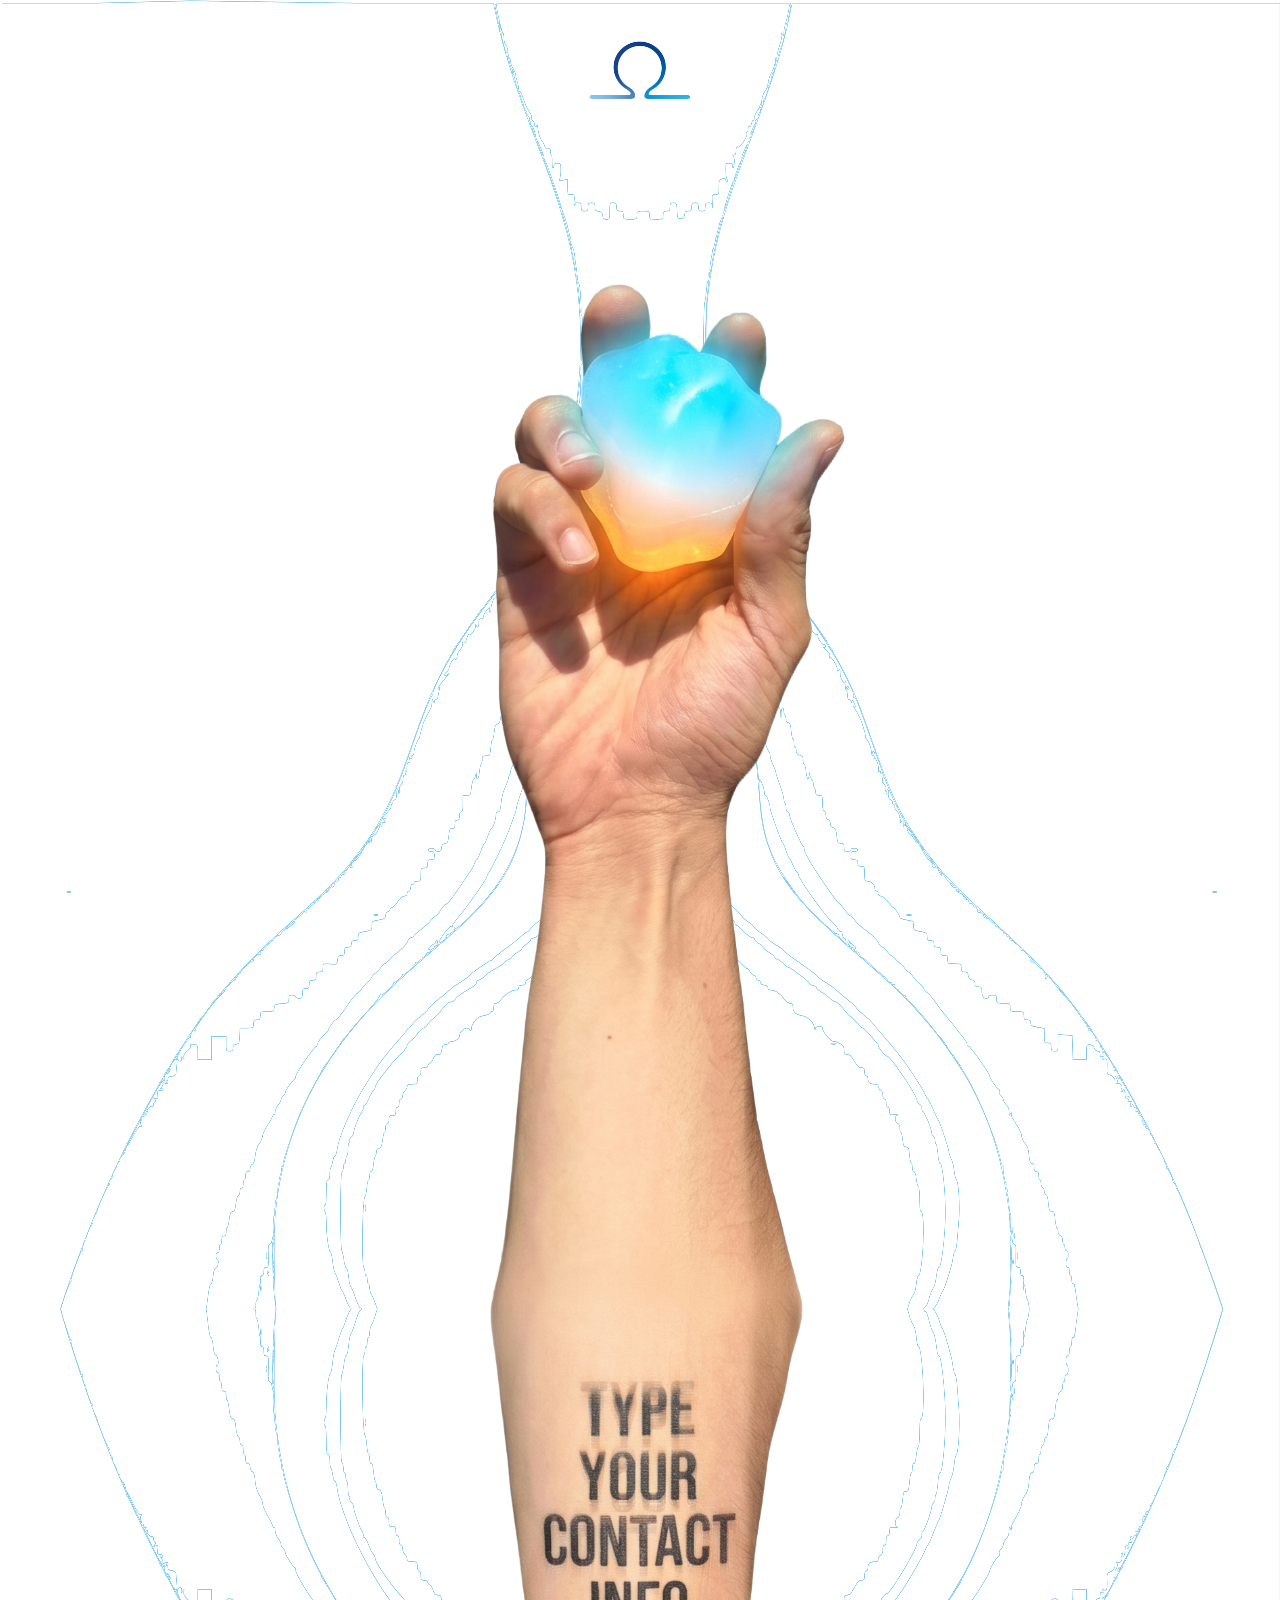
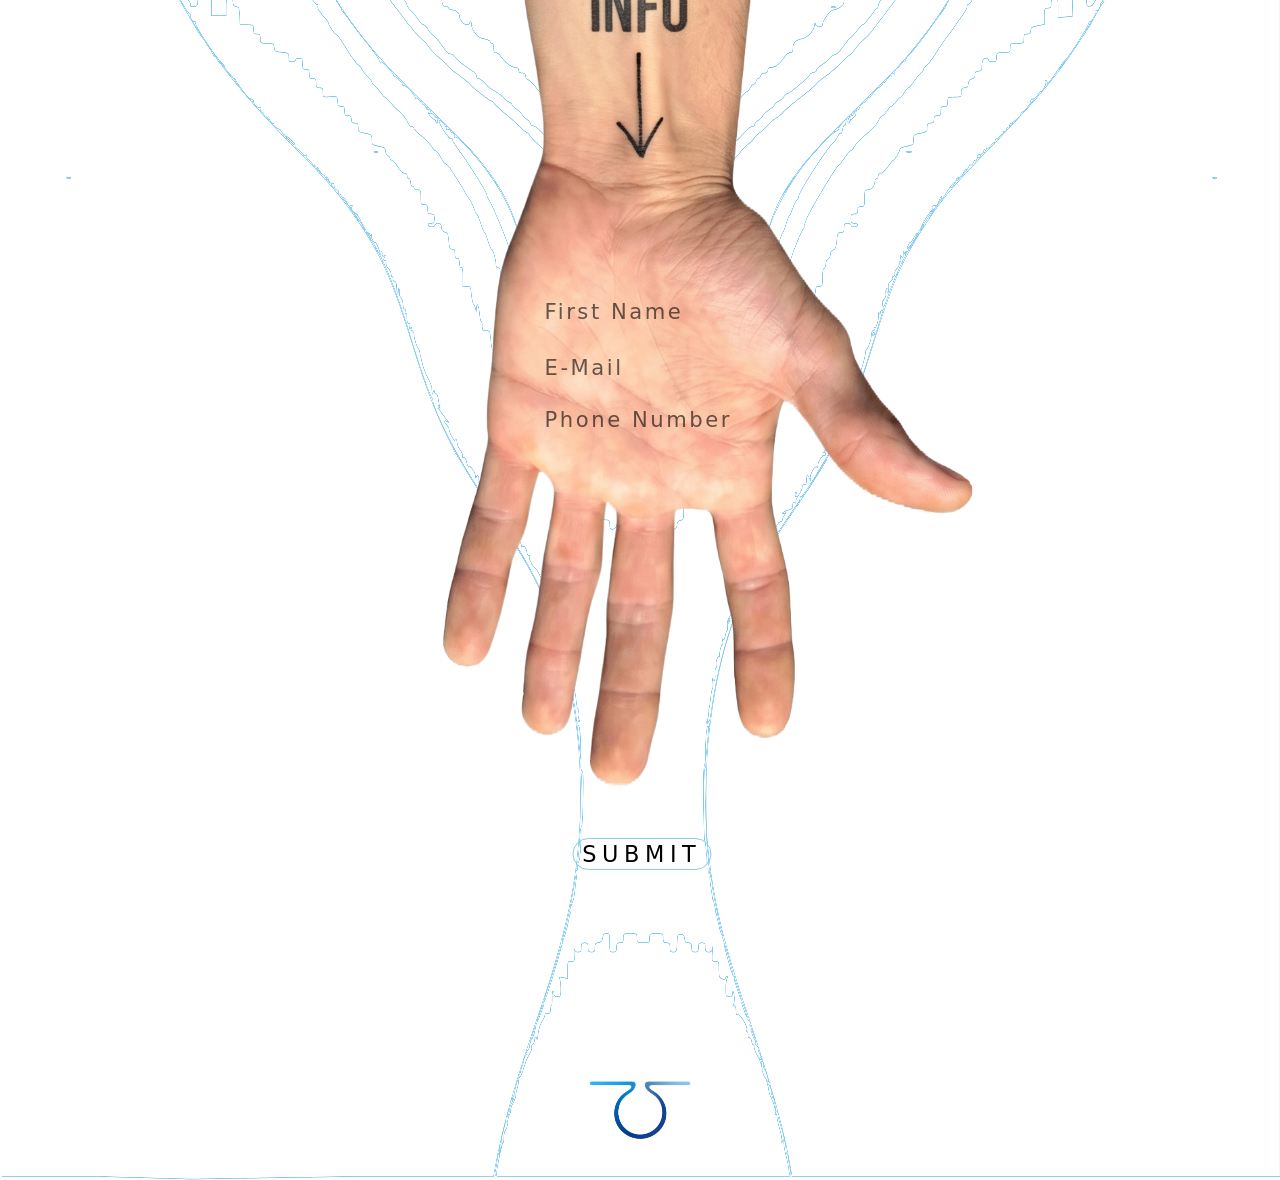
==== index.html @ bc6970d6 "Omega Sound Website 1.6 changed background, added about page, changed hero imnage" ====
<!DOCTYPE html>
<html lang="en">
<head>
  <meta charset="UTF-8">
  <meta name="viewport" content="width=device-width, initial-scale=1.0">
  <title>Omega Sound — Creative Presence</title>
  <meta name="description" content="Your body already speaks music. Omega lets you hear it.">

  <!-- intro.css must load first — sets elements to opacity:0 before render -->
  <link rel="stylesheet" href="css/intro.css">
  <!-- Styles: tokens + reset first, then hero-specific layout -->
  <link rel="stylesheet" href="css/base.css">
  <link rel="stylesheet" href="css/hero.css">
  <link rel="stylesheet" href="css/section2.css">
  <link rel="stylesheet" href="css/section2-form.css">
  <link rel="stylesheet" href="css/popup.css">
  <link rel="stylesheet" href="css/device-glow.css">

  <!-- No Google Fonts CDN — system serif fallback in effect -->

  <!-- reCAPTCHA v3 — renders invisibly, scores on submit -->
  <script src="https://www.google.com/recaptcha/api.js?render=6LfFj88sAAAAALtIPMLKS2R921HBlHDBfWScU63F"></script>
</head>

<body>
  <!-- omega_dunes_bg.js auto-injects its WebGL canvas as body's first child -->

  <main>
    <section class="hero" aria-label="Hero">

      <!-- ── Omega Logo: Top Center ────────────────────────────── -->
      <!--
        Inline SVG Ω letterform.
        viewBox: 0 0 48 48
        Gradient: #0A2463 (top) → #88CCF1 (bottom)
        Geometry: 280° open arc with two horizontal feet — classic omega.
        All stroke; no fill; no <text> element.
      -->
      <!-- Hover group: socials ← logo → about -->
      <div class="hero__logo-group">

        <!-- Social icons — appear to the left on hover -->
        <div class="hero__logo-socials" aria-hidden="true">
          <a href="https://www.instagram.com/omegasound/" class="hero__social-link" aria-label="Instagram" target="_blank" rel="noopener noreferrer">
            <img src="assets/instagram.png" alt="Instagram" draggable="false">
          </a>
          <a href="https://www.linkedin.com/company/omegasound/about/?viewAsMember=true" class="hero__social-link" aria-label="LinkedIn" target="_blank" rel="noopener noreferrer">
            <img src="assets/linkedin.jpeg" alt="LinkedIn" draggable="false">
          </a>
          <a href="https://www.youtube.com/@OmegaSoundInc" class="hero__social-link" aria-label="YouTube" target="_blank" rel="noopener noreferrer">
            <img src="assets/youtube.png" alt="YouTube" draggable="false">
          </a>
        </div>

        <!-- Omega logo — rotates 180° on group hover -->
        <div class="hero__logo" aria-label="Omega Sound">
          <img src="assets/omega_logo.png" alt="Omega Sound" draggable="false">
        </div>

        <!-- Nav items — appear to the right on hover: Demo | About -->
        <nav class="hero__logo-nav" aria-label="Site navigation">
          <a href="demo.html" class="hero__logo-nav-item">Demo</a>
          <a href="about.html" class="hero__logo-nav-item">About</a>
        </nav>

      </div>

      <!-- ── Hero connecting line: OMEGA eyebrow → thumb ─────── -->
      <svg class="hero__lines" aria-hidden="true">
        <line id="hero-omega-thumb-line"
              stroke-width="1"
              vector-effect="non-scaling-stroke"/>
      </svg>

      <!-- ── Hero Text: Top Left ───────────────────────────────── -->
      <div class="hero__text">

        <!-- Eyebrow: "Omega" — small, tracked, receded (Oura "ring name" treatment) -->
        <span class="hero__eyebrow">Omega</span>

        <!-- Line 0: Same size/style as Presence. -->
        <span class="hero__headline hero__headline--sub">Achieve</span>

        <!-- Line 1: Large italic editorial serif -->
        <span class="hero__headline">Creative</span>

        <!-- Line 2: Slightly smaller, same gradient treatment, subordinate -->
        <span class="hero__headline hero__headline--sub" style="font-style:italic;">Presence.</span>

      </div>

      <!--
        Hand + Omega Image: Bottom Center
        PNG with transparent background — forearm enters from bottom of frame.
        Decorative asset; meaning conveyed by surrounding text (alt="").
        Drop omega_hand.png into /assets/ and this works immediately.
      -->
      <!-- hand removed — replaced by hands-connected spanning both sections -->

    </section>

    <section class="section-two" aria-label="Section Two">
      <!-- #omega-form-bg-2 canvas injected here by section2_bg.js -->

      <!-- MailChimp sign-up form -->
      <form
        class="palm-form"
        action="https://omegasoundinc.us9.list-manage.com/subscribe/post?u=5f27c55368de67a4f5662f450&id=098dc2d309&f_id=00b7c2e1f0"
        method="post"
        id="mc-embedded-subscribe-form"
        name="mc-embedded-subscribe-form"
        novalidate
      >
        <!-- Labels -->
        <label class="palm-form__label palm-form__label--fname" for="mce-FNAME">
          First Name
        </label>
        <label class="palm-form__label palm-form__label--email" for="mce-EMAIL">
          E-Mail
        </label>
        <label class="palm-form__label palm-form__label--phone" for="mce-PHONE">
          Phone Number
        </label>

        <!-- Invisible inputs — text appears handwritten on the palm -->
        <!-- First Name — required -->
        <input type="text"  name="FNAME"  id="mce-FNAME"
               class="palm-form__input palm-form__input--fname"
               placeholder="First Name"
               autocomplete="given-name" required>

        <!-- E-Mail — required -->
        <input type="email" name="EMAIL"  id="mce-EMAIL"
               class="palm-form__input palm-form__input--email"
               placeholder="E-Mail"
               autocomplete="email" required>

        <!-- Phone Number — optional -->
        <input type="tel"   name="PHONE"  id="mce-PHONE"
               class="palm-form__input palm-form__input--phone"
               placeholder="Phone Number"
               autocomplete="tel">

        <!-- MailChimp anti-bot honeypot — must stay hidden -->
        <div style="position:absolute;left:-5000px;" aria-hidden="true">
          <input type="text"
                 name="b_5f27c55368de67a4f5662f450_098dc2d309"
                 tabindex="-1" value="">
        </div>

        <!-- Submit -->
        <button type="submit"
                name="subscribe"
                id="mc-embedded-subscribe"
                class="palm-form__submit">
          SUBMIT
        </button>
      </form>
      <!-- Footer logo group — bottom center of section-two -->
      <div class="footer__logo-group">

        <!-- Copyright — appears to the left on hover -->
        <span class="footer__logo-left" aria-hidden="true">© 2026 Omega Sound Inc.</span>

        <!-- Omega logo — starts flipped 180°, rotates upright on hover -->
        <div class="footer__logo" aria-label="Omega Sound">
          <img src="assets/omega_logo.png" alt="Omega Sound" draggable="false">
        </div>

        <!-- Rights — appears to the right on hover -->
        <span class="footer__logo-right" aria-hidden="true">All rights reserved.</span>

      </div>

    </section>

  </main>

  <!-- Connected-hands image — direct child of body so mix-blend-mode:screen
       blends against the WebGL canvas backdrop with no intermediate stacking
       context in the way. Spans hero + section two; intersection at ~100vh. -->
  <!-- Device orb glow — direct body child, same stacking context as hands-connected -->
  <div class="device-glow-zone" aria-hidden="true">
    <div class="device-glow__particles">
      <div class="device-glow__particle" data-i="1"></div>
      <div class="device-glow__particle" data-i="2"></div>
      <div class="device-glow__particle" data-i="3"></div>
      <div class="device-glow__particle" data-i="4"></div>
      <div class="device-glow__particle" data-i="5"></div>
      <div class="device-glow__particle" data-i="6"></div>
      <div class="device-glow__particle" data-i="7"></div>
      <div class="device-glow__particle" data-i="8"></div>
      <div class="device-glow__particle" data-i="9"></div>
      <div class="device-glow__particle" data-i="10"></div>
      <div class="device-glow__particle" data-i="11"></div>
      <div class="device-glow__particle" data-i="12"></div>
      <div class="device-glow__particle" data-i="13"></div>
      <div class="device-glow__particle" data-i="14"></div>
      <div class="device-glow__particle" data-i="15"></div>
      <div class="device-glow__particle" data-i="16"></div>
      <div class="device-glow__particle" data-i="17"></div>
      <div class="device-glow__particle" data-i="18"></div>
      <div class="device-glow__particle" data-i="19"></div>
      <div class="device-glow__particle" data-i="20"></div>
      <div class="device-glow__particle" data-i="21"></div>
      <div class="device-glow__particle" data-i="22"></div>
      <div class="device-glow__particle" data-i="23"></div>
      <div class="device-glow__particle" data-i="24"></div>
      <div class="device-glow__particle" data-i="25"></div>
      <div class="device-glow__particle" data-i="26"></div>
      <div class="device-glow__particle" data-i="27"></div>
      <div class="device-glow__particle" data-i="28"></div>
      <div class="device-glow__particle" data-i="29"></div>
      <div class="device-glow__particle" data-i="30"></div>
      <div class="device-glow__particle" data-i="31"></div>
      <div class="device-glow__particle" data-i="32"></div>
      <div class="device-glow__particle" data-i="33"></div>
      <div class="device-glow__particle" data-i="34"></div>
      <div class="device-glow__particle" data-i="35"></div>
      <div class="device-glow__particle" data-i="36"></div>
    </div>
  </div>

  <img
    class="hands-connected"
    src="assets/omega_handsconnected.png"
    alt=""
    role="presentation"
    loading="eager"
    draggable="false"
  >

  <!--
    omega_dunes_bg.js — plain script tag, not a module.
    Auto-initializes on DOMContentLoaded via internal _boot().
    Loads Three.js r128 from CDN if not already present on window.
    Inserts its WebGL canvas as body's first child at z-index:-1.
    No inline JS anywhere in this document.
  -->
  <!-- omega_form_bg_traced.js — Canvas 2D renderer from Inkscape SVG trace (131 paths, 4× supersampled) -->
  <script src="js/omega_form_bg_traced.js"></script>
  <!-- section2_bg.js — inits a second canvas inside .section-two, flipped via CSS -->
  <script src="js/section2_bg.js"></script>
  <!-- omega_form_submit.js — JSONP submit, no redirect; shows thank-you below button -->
  <script src="js/omega_form_submit.js"></script>
  <!-- omega_hero_lines.js — draws OMEGA eyebrow → thumb connecting line -->
  <script src="js/omega_hero_lines.js"></script>
  <!-- omega_device_glow.js — locks device-glow-zone to orb position on resize -->
  <script src="js/omega_device_glow.js"></script>
  <!-- omega_popup.js — pre-order modal, fires after 10 s on this page -->
  <script>window.OMEGA_POPUP_DELAY = 10000;</script>
  <script src="js/omega_popup.js"></script>
  <!-- omega_intro.js — 2-second page-load entrance animation sequence -->
  <script src="js/omega_intro.js"></script>

</body>
</html>
---- css/intro.css ----
/* ══════════════════════════════════════════════════════════════
   intro.css — Initial hidden states for page-load entrance animation.
   Loaded FIRST in <head> so elements start invisible before any
   other styles or scripts run — prevents flash of styled content.
   omega_intro.js drives all transitions and cleans up inline styles.
   ══════════════════════════════════════════════════════════════ */

.hands-connected  { opacity: 0; }
.hero__logo-group { opacity: 0; }
.hero__text       { opacity: 0; transform: translateY(50px); }
.hero__lines      { opacity: 0; }
---- css/base.css ----
/* ════════════════════════════════════════════════════════════════
   base.css — Omega Sound Inc.
   Design tokens + universal reset
   ════════════════════════════════════════════════════════════════ */

:root {
  /* ── Omega Brand Colors ── */
  --void:               #0B0E17;
  --nebula:             #1A1F2E;
  --starlight:          #E8ECF1;
  --ghost:              #8892A4;
  --omega-blue-deep:    #0A2463;
  --omega-blue-bright:  #3E92CC;
  --omega-blue-glow:    #88CCF1;

  /* ── Hero Text Gradient (gray-to-black, OKLAB interpolation) ── */
  --gradient-hero-from: #D0D0D0;
  --gradient-hero-to:   #111111;

  /* ── Typography ── */
  --font-display:    'Editorial New', 'Georgia', serif;
  --font-sans:       system-ui, -apple-system, BlinkMacSystemFont,
                     'Segoe UI', sans-serif;
  --font-handwrite:  'Caveat', cursive;

  /* ── Type Scale ── */
  --text-eyebrow:   clamp(0.75rem, 1.2vw, 1rem);
  --text-hero-line: clamp(3.5rem, 10vw, 9rem);
  --text-hero-sub:  clamp(2.5rem, 7vw, 6.5rem);

  /* ── Spacing ── */
  --space-xs:  4px;
  --space-sm:  8px;
  --space-md:  16px;
  --space-lg:  32px;
  --space-xl:  64px;
  --space-xxl: 128px;

  /* ── Easing ── */
  --ease-smooth: cubic-bezier(0.25, 0.46, 0.45, 0.94);
  --ease-spring: cubic-bezier(0.34, 1.56, 0.64, 1);
}

/* ── Web Fonts ──────────────────────────────────────────────────
   Self-hosted per project conventions (no CDN links).
   Place font files in assets/fonts/ then uncomment the block.
   ────────────────────────────────────────────────────────────── */

/* Handwriting font for palm form inputs */
@font-face {
  font-family: 'Caveat';
  src: url('../assets/fonts/Caveat-Regular.woff2') format('woff2');
  font-weight: 400;
  font-style: normal;
  font-display: swap;
}

/* Editorial New — uncomment once font file is available
@font-face {
  font-family: 'Editorial New';
  src: url('../assets/fonts/EditorialNew-Regular.woff2') format('woff2');
  font-weight: 400;
  font-style: normal;
  font-display: swap;
}
*/

/* ── Reset ── */
*, *::before, *::after {
  box-sizing: border-box;
  margin: 0;
  padding: 0;
}

html {
  scroll-behavior: smooth;
  -webkit-font-smoothing: antialiased;
  -moz-osx-font-smoothing: grayscale;
  text-rendering: optimizeLegibility;
  font-feature-settings: "kern" 1, "liga" 1;
}

body {
  /* Transparent lets the fixed canvas show through on desktop.
     On mobile the canvas is hidden via media query, so the fallback
     background is set there instead — see hero.css mobile block. */
  background: transparent;
  color: var(--void);
  font-family: var(--font-sans);
  overflow-x: hidden;
  min-height: 100vh;
}

img, video, svg {
  max-width: 100%;
  display: block;
}

@media (prefers-reduced-motion: reduce) {
  *, *::before, *::after {
    animation-duration: 0.01ms !important;
    transition-duration: 0.01ms !important;
  }
}
---- css/hero.css ----
/* ════════════════════════════════════════════════════════════════
   hero.css — Omega Sound Inc.
   Hero section layout, typography, and image composition
   ════════════════════════════════════════════════════════════════ */

/* ── Hero Section Container ── */
.hero {
  position: relative;
  width: 100%;
  /* Height aligned to Y:1672 of omega_handsconnected.png (1248×3328):
     page_Y = 20vh + (1672/3328 × 250vh) = 145.6vh
     This is the mirror axis where canvas 1 ends and canvas 2 begins. */
  height: 145.6vh;
  min-height: 700px;
  overflow: hidden;
  display: flex;
  flex-direction: column;
}



/* ════════════════════════════════════════════════════════════════
   LOGO GROUP — Top Center
   The logo is the ONLY in-flow child — this keeps the group
   perfectly centered on the logo at all times.
   Socials and About are position:absolute so they never push
   the logo off-center when hidden or visible.
   ════════════════════════════════════════════════════════════════ */
.hero__logo-group {
  position: absolute;
  top: var(--space-lg);
  left: 50%;
  transform: translateX(-50%);
  z-index: 10;
}

/* Extended hover zone — invisible pseudo-element that bridges the gap
   between the logo and its absolute-positioned social/about children.
   Without this, moving the cursor from the logo toward the icons crosses
   a gap where nothing is hovered, collapsing the state before you arrive. */
.hero__logo-group::before {
  content: '';
  position: absolute;
  left: -38vw;
  right: -20vw;
  top: -4vh;
  bottom: -4vh;
}

/* ── Omega Logo mark — only in-flow child ── */
.hero__logo {
  width: clamp(64px, 8vw, 104px);
  height: auto;
  display: block;
  transition: transform 1.1s cubic-bezier(0.25, 0.46, 0.45, 0.94);
}

.hero__logo img {
  width: 100%;
  height: auto;
  display: block;
}

/* Rotate 180° on group hover */
.hero__logo-group:hover .hero__logo {
  transform: rotate(180deg);
}

/* ── Social icons — absolutely positioned LEFT of logo ──
   Offset derived from OmegaLogoFlipEG.png: gap ≈ 8–9 vw between the
   rightmost icon's edge and the logo's left edge, icons ≈ 4 vw each,
   gutter ≈ 2.8 vw.  All items vertically centred on the logo (top:50%). ── */
.hero__logo-socials {
  position: absolute;
  /* Place the icons' right edge at ≈30 % from the left of the viewport.
     Formula: containing-block right edge (≈50vw+52px) minus target (30vw)
     = 20vw + 52px.  This is viewport-absolute so it never drifts into the
     grey channel between the two lobe circles at any screen width. */
  right: calc(20vw + 52px);
  top: 50%;
  transform: translateY(-50%) translateX(10px);
  display: flex;
  flex-direction: row;
  align-items: center;
  gap: clamp(20px, 2.8vw, 40px);
  opacity: 0;
  pointer-events: none;
  transition: opacity 0.4s cubic-bezier(0.25, 0.46, 0.45, 0.94),
              transform 0.4s cubic-bezier(0.25, 0.46, 0.45, 0.94);
}

.hero__logo-group:hover .hero__logo-socials {
  opacity: 1;
  pointer-events: auto;
  transform: translateY(-50%) translateX(0);
}

.hero__social-link {
  display: block;
  line-height: 0;
  flex-shrink: 0;
}

.hero__social-link img {
  width: clamp(32px, 4vw, 52px);
  height: clamp(32px, 4vw, 52px);
  object-fit: contain;
  display: block;
  /* dissolve any white/grey PNG background against the light canvas */
  mix-blend-mode: multiply;
}

/* ── Nav row (Demo | About) — absolutely positioned RIGHT of logo ──
   Container takes the same anchor as the old single "About" span.
   Items share typography; they sit side-by-side with a fixed gap. ── */
.hero__logo-nav {
  position: absolute;
  left: calc(100% + max(60px, 9vw));
  top: 50%;
  transform: translateY(-50%) translateX(-10px);
  display: flex;
  flex-direction: row;
  align-items: center;
  gap: clamp(20px, 3vw, 44px);
  white-space: nowrap;

  opacity: 0;
  pointer-events: none;
  transition: opacity 0.4s cubic-bezier(0.25, 0.46, 0.45, 0.94),
              transform 0.4s cubic-bezier(0.25, 0.46, 0.45, 0.94);
}

.hero__logo-group:hover .hero__logo-nav {
  opacity: 1;
  pointer-events: auto;
  transform: translateY(-50%) translateX(0);
}

.hero__logo-nav-item {
  font-family: var(--font-sans);
  font-size: var(--text-eyebrow);
  font-weight: 500;
  letter-spacing: 0.15em;
  cursor: pointer;
  color: #000000;
  background: none;
  text-decoration: none;
  transition: color 0.2s ease;
}

.hero__logo-nav-item:hover {
  color: #000000;
}

/* Active page indicator */
.hero__logo-nav-item[aria-current="page"] {
  color: #000000;
}


/* ── Hero SVG overlay — connecting lines ── */
.hero__lines {
  position: absolute;
  inset: 0;
  width: 100%;
  height: 100%;
  pointer-events: none;
  overflow: visible;
  z-index: 6;
}

.hero__lines line {
  stroke: #88CCF1;
  stroke-width: 2;
  stroke-opacity: 0.7;
}

/* ════════════════════════════════════════════════════════════════
   HERO TEXT BLOCK — lowered
   ════════════════════════════════════════════════════════════════ */

/* Register the two gradient stops as animatable typed properties.
   Plain CSS variables can't interpolate color values — @property
   declares the syntax so the browser knows how to tween them.
   inherits:true lets the value flow from .hero__text to every
   child (.hero__eyebrow, .hero__headline) without re-declaring. */
@property --hero-grad-from {
  syntax: '<color>';
  inherits: true;
  initial-value: #8BBFE8;
}
@property --hero-grad-to {
  syntax: '<color>';
  inherits: true;
  initial-value: #052145;
}

.hero__text {
  position: absolute;
  top: clamp(300px, 52vh, 520px);
  left: clamp(var(--space-lg), 5vw, 80px);
  z-index: 10;
  display: flex;
  flex-direction: column;
  gap: 0;
  line-height: 1;

  /* Seed the local copies at their resting values */
  --hero-grad-from: #8BBFE8;
  --hero-grad-to:   #052145;

  /* Animate both stops together */
  transition:
    --hero-grad-from 0.55s cubic-bezier(0.25, 0.46, 0.45, 0.94),
    --hero-grad-to   0.55s cubic-bezier(0.25, 0.46, 0.45, 0.94);
}

/* On hover: light end deepens to mid-gray, dark end goes to pure black */
.hero__text:hover {
  --hero-grad-from: #4A96CC;
  --hero-grad-to:   #020D1F;
}

.hero__eyebrow {
  font-family: var(--font-sans);
  font-size: var(--text-eyebrow);
  font-weight: 500;
  letter-spacing: 0.15em;
  text-transform: uppercase;

  background-image: linear-gradient(
    to bottom right in oklab,
    var(--hero-grad-from),
    var(--hero-grad-to)
  );
  background-clip: text;
  -webkit-background-clip: text;
  color: transparent;
  -webkit-text-fill-color: transparent;

  margin-bottom: clamp(4px, 0.8vh, 12px);
  opacity: 0.75;
}

.hero__headline {
  font-family: var(--font-sans);
  font-size: var(--text-hero-line);
  font-weight: 500;
  font-style: normal;
  font-synthesis: none;
  letter-spacing: -0.025em;
  line-height: 1.0;

  background-image: linear-gradient(
    to bottom right in oklab,
    var(--hero-grad-from),
    var(--hero-grad-to)
  );
  background-clip: text;
  -webkit-background-clip: text;
  color: transparent;
  -webkit-text-fill-color: transparent;

  display: block;
}

.hero__headline--sub {
  font-size: var(--text-hero-sub);
  opacity: 0.88;
}


/* ════════════════════════════════════════════════════════════════
   RESPONSIVE — Mobile
   ════════════════════════════════════════════════════════════════ */
@media (max-width: 768px) {
  /* Hide the canvas background on portrait mobile — the lobe circles are
     sized as a fraction of width, so on a narrow portrait viewport they
     render as two large visible grey discs at the top of the screen.
     The body fallback color (#E9E9E9, matching the canvas base fill)
     provides a clean flat background instead. */
  #omega-form-bg {
    display: none;
  }

  body {
    /* background: #E9E9E9; */
  }

  .hero__text {
    top: clamp(120px, 28vh, 220px);
    left: var(--space-md);
  }

  .hero__hand {
    height: clamp(570px, 90vh, 900px);
  }

  /* ── Logo group: switch to column so socials sit below the mark ── */
  .hero__logo-group {
    display: flex;
    flex-direction: column;
    align-items: center;
    gap: 10px;
  }

  /* Remove the large invisible hover bridge — no hover on touch */
  .hero__logo-group::before {
    display: none;
  }

  /* Socials: always visible, in-flow horizontal row below the Ω mark */
  .hero__logo-socials {
    position: static;
    opacity: 1;
    pointer-events: auto;
    transform: none;
    flex-direction: row;
    gap: 20px;
  }

  .hero__social-link img {
    width: 28px;
    height: 28px;
  }

  /* Hide nav row on mobile — no room beside the logo in column layout */
  .hero__logo-nav {
    display: none;
  }
}
}
---- css/section2.css ----
/* ════════════════════════════════════════════════════════════════
   section2.css — Omega Sound Inc.
   ════════════════════════════════════════════════════════════════ */

.section-two {
  position: relative;
  width: 100%;
  height: 163.5vh;
  min-height: 700px;
  overflow: hidden;
  /* background: #E9E9E9; */
  /* Pull up 2px to close the subpixel gap that appears at the 145.6vh
     fractional boundary between the two mirrored canvases. */
  margin-top: -2px;
}

/* Reversed background canvas — flipped so the arch mirrors the hero above */
#omega-form-bg-2 {
  transform: scaleY(-1);
  z-index: 0;
}


/* ════════════════════════════════════════════════════════════════
   HANDS CONNECTED — single image spanning hero + section two
   ════════════════════════════════════════════════════════════════
   Seam is at Y:1672 of omega_handsconnected.png (1248×3328):
       page_Y = 20vh + (1672/3328 × 250vh) = 145.6vh
   Hero height is 145.6vh so the canvas mirror axis aligns here.

   The open hand (top of PNG) fills section one.
   The closed device hand (bottom of PNG) fills section two.

   mix-blend-mode:screen dissolves the black PNG background:
       screen(black=0, backdrop) = backdrop → black disappears.
*/
.hands-connected {
  position: absolute;
  /*
   * Pixel analysis of omega_handsconnected.png (1248×3328):
   *   The white-blue device orb (closed fist, top of image) peaks at
   *   rows 350–400 = 9.6–11.0% from image top. Centroid ≈ 10.3%.
   *   The teal open-hand orb is at the BOTTOM (~77–85%).
   *
   * Gothic arch apex = Y(0.460) = 46vh from page top.
   *
   * Solve:  top + 0.103 × 178vh = 46vh
   *         top = 46 − 18.3 = 27.7vh ≈ 28vh
   */
  top: 20vh;
  left: 50%;
  transform: translateX(-50%);
  height: 250vh;
  width: auto;
  max-width: none;          /* override base.css img reset */
  aspect-ratio: 1248 / 3328; /* lock intrinsic ratio — prevents mobile browser warp */
  pointer-events: none;
  user-select: none;
  z-index: 5;
}


/* ════════════════════════════════════════════════════════════════
   FOOTER LOGO GROUP — Bottom Center of section-two
   Mirrors the hero logo group: logo pre-rotated 180°, text fades
   in on hover (copyright left, rights right).
   ════════════════════════════════════════════════════════════════ */
.footer__logo-group {
  position: absolute;
  bottom: var(--space-lg);
  left: 50%;
  transform: translateX(-50%);
  z-index: 10;
}

/* Extended hover bridge — same trick as hero logo group */
.footer__logo-group::before {
  content: '';
  position: absolute;
  left: -38vw;
  right: -38vw;
  top: -4vh;
  bottom: -4vh;
}

/* Logo mark — starts flipped, rotates upright on hover */
.footer__logo {
  width: clamp(64px, 8vw, 104px);
  height: auto;
  display: block;
  transform: rotate(180deg);
  transition: transform 1.1s cubic-bezier(0.25, 0.46, 0.45, 0.94);
}

.footer__logo img {
  width: 100%;
  height: auto;
  display: block;
}

.footer__logo-group:hover .footer__logo {
  transform: rotate(360deg);
}

/* Shared text style — same font/tracking as hero eyebrow */
.footer__logo-left,
.footer__logo-right {
  position: absolute;
  top: 50%;
  font-family: var(--font-sans);
  font-size: var(--text-eyebrow);
  font-weight: 500;
  letter-spacing: 0.15em;
  color: #000000;
  white-space: nowrap;
  opacity: 0;
  pointer-events: none;
  transition: opacity 0.4s cubic-bezier(0.25, 0.46, 0.45, 0.94),
              transform 0.4s cubic-bezier(0.25, 0.46, 0.45, 0.94);
}

/* Copyright — to the left, slides in from right */
.footer__logo-left {
  right: calc(100% + max(68px, 8vw));
  transform: translateY(-50%) translateX(10px);
}

/* Rights — to the right, slides in from left */
.footer__logo-right {
  left: calc(100% + max(68px, 8vw));
  transform: translateY(-50%) translateX(-10px);
}

.footer__logo-group:hover .footer__logo-left,
.footer__logo-group:hover .footer__logo-right {
  opacity: 1;
  transform: translateY(-50%) translateX(0);
}


/* ════════════════════════════════════════════════════════════════
   RESPONSIVE — Mobile
   ════════════════════════════════════════════════════════════════ */
@media (max-width: 768px) {
  #omega-form-bg-2 {
    display: none;
  }

  .section-two {
    height: 130vh;
    background: transparent; /* dunes WebGL canvas (position:fixed) provides bg on mobile */
  }

  .hands-connected {
    height: 210vh;
    aspect-ratio: 1248 / 3328; /* maintain on mobile too */
  }
}
---- css/section2-form.css ----
/* ════════════════════════════════════════════════════════════════
   section2-form.css — Palm Sign-Up Form
   ════════════════════════════════════════════════════════════════

   All vertical positions are measured from section-two's top edge
   (section-two height = 180vh).

   Coordinate derivation — pixel analysis of
   omega_handsconnected_pluswriting.png (1115×3643, same dims as
   the live image).  Formula used:
     section2_vh = image_y_fraction × 267 − 80
   where 267vh = current image height, 20vh = image top, 100vh = section-two start.

   Horizontal positions use image-centered calc():
     left: calc(50% + (x_frac − 0.5) × 93.8vh)
   where 93.8vh = rendered image width (250vh × 1248/3328).
   ════════════════════════════════════════════════════════════════ */

/* ── Form container ── */
.palm-form {
  position: absolute;
  inset: 0;
  pointer-events: none;
  z-index: 7;
}

/* ── SVG connecting lines ─────────────────────────────────────────
   viewBox "0 0 100 100" → x = % of viewport width,
                            y = % of section-two height (180vh).
   vector-effect keeps stroke at 1 CSS px regardless of scaling.
   Derived from pixel measurements on omega_handsconnected_pluswriting.png:
   Line A: palm (49.1, 67.5) → First Name label (61.5, 54.8)  [right-side label]
   Line B: palm (41.5, 69.8) → E-Mail label    (31.9, 53.5)  [left-side label]
   Line C: palm (40.6, 74.2) → Phone label     (29.5, 68.5)  [left-side label]
   ──────────────────────────────────────────────────────────────── */
.palm-form__lines {
  position: absolute;
  inset: 0;
  width: 100%;
  height: 100%;
  pointer-events: none;
  overflow: visible;
}

/* ── Labels — visually hidden, kept for screen readers ── */
.palm-form__label {
  position: absolute;
  width: 1px;
  height: 1px;
  overflow: hidden;
  clip: rect(0 0 0 0);
  white-space: nowrap;
  pointer-events: none;
}

/*
 * Label positions — original image coords, adjusted −45.6vh for hero
 * height change (100vh → 145.6vh shifts section-two start down by 45.6vh):
 *   First Name: image (483,2572) → top: 67.6vh, left: calc(50% − 10.6vh)
 *   E-Mail:     image (483,2676) → top: 73.9vh, left: calc(50% − 10.6vh)
 *   Phone:      image (483,2732) → top: 79.6vh, left: calc(50% − 10.6vh)
 */
.palm-form__label--fname { top:  67.6vh; left: calc(50% - 10.6vh); }
.palm-form__label--email { top:  73.9vh; left: calc(50% - 10.6vh); }
.palm-form__label--phone { top:  79.6vh; left: calc(50% - 10.6vh); }

/* ── Inputs — sit at label positions, styled as handwritten italic text ── */
.palm-form__input {
  position: absolute;
  background: transparent;
  border: none;
  outline: none;
  font-family: var(--font-sans);
  font-style: normal;
  font-size: clamp(0.975rem, 1.65vw, 1.35rem);
  font-weight: 400;
  letter-spacing: 0.12em;
  color: #000000;
  pointer-events: auto;
  cursor: text;
  width: 14em;
  padding: 0;
  caret-color: rgba(0, 0, 0, 0.7);
}

.palm-form__input::placeholder {
  color: rgba(0, 0, 0, 0.6);
  font-style: normal;
}

/*
 * Input positions — original image coords, adjusted −45.6vh (see label comment):
 *   First Name: image (483,2572) → top: 67.6vh,  left: calc(50% − 10.6vh)
 *   E-Mail:     image (483,2676) → top: 73.9vh,  left: calc(50% − 10.6vh)
 *   Phone:      image (483,2732) → top: 79.6vh,  left: calc(50% − 10.6vh)
 */
.palm-form__input--fname {
  top:  65.6vh;
  left: calc(50% - 10.6vh);
}

.palm-form__input--email {
  top:  71.9vh;
  left: calc(50% - 10.6vh);
}

.palm-form__input--phone {
  top:  77.6vh;
  left: calc(50% - 10.6vh);
}

/* ── Submit button — cyan oval pill, black text ── */
.palm-form__submit {
  position: absolute;
  top: 125.5vh;
  left: calc(50% + 0.2vh);
  transform: translateX(-50%);

  font-family: var(--font-sans);
  font-size: clamp(1rem, 1.8vw, 1.4rem);
  font-weight: 400;
  letter-spacing: 0.25em;

  /* Oval pill — no fill, stroke outline only */
  background: transparent;
  background-clip: border-box;
  -webkit-background-clip: border-box;
  color: #000000;
  -webkit-text-fill-color: #000000;

  border: 1.5px solid #88CCF1;
  border-radius: 999px;
  padding: 0.1em 0.4em;
  cursor: pointer;
  white-space: nowrap;
  pointer-events: auto;
  transition: opacity 0.25s ease;
}

.palm-form__submit:hover,
.palm-form__submit:focus-visible {
  opacity: 0.75;
  outline: none;
}

/* ── SVG lines — same dark tone as hero gradient ── */
.palm-form__lines line {
  stroke: var(--gradient-hero-to);
  stroke-opacity: 0.65;
}

/* ── Thank-you / error message — fades in below submit button ── */
#omega-form-msg {
  position: absolute;
  top: calc(119.4vh + 2.4em);
  left: 50%;
  transform: translateX(-50%);
  white-space: nowrap;
  font-family: var(--font-display);
  font-size: clamp(0.6rem, 1vw, 0.8rem);
  letter-spacing: 0.15em;
  color: #000000;
  pointer-events: none;
  animation: omega-msg-in 0.35s ease forwards;
}

@keyframes omega-msg-in {
  from { opacity: 0; transform: translateX(-50%) translateY(6px); }
  to   { opacity: 1; transform: translateX(-50%) translateY(0);   }
}

/* ════════════════════════════════════════════════════════════════
   RESPONSIVE — Mobile
   On mobile the form drops absolute/rotated positioning entirely
   and stacks as a centered flex column over the palm image.
   ════════════════════════════════════════════════════════════════ */
@media (max-width: 768px) {
  /* Hide the diagonal SVG connector lines */
  .palm-form__lines { display: none; }

  /* Re-flow the form as a vertical stack, centered in section-two */
  .palm-form {
    inset: unset;
    position: absolute;
    top: 40vh;
    left: 50%;
    transform: translateX(-50%);
    width: 82vw;
    display: flex;
    flex-direction: column;
    gap: 0;
    align-items: flex-start;
    pointer-events: auto;
  }

  /* Labels — in-flow, flush above the underline */
  .palm-form__label {
    position: static;
    display: block;
    font-size: 0.72rem;
    letter-spacing: 0.1em;
    text-transform: uppercase;
    margin-top: 1.8rem;
    margin-bottom: 0;       /* zero gap — underline sits directly under text */
    white-space: nowrap;
  }

  /* Reset all per-label absolute offsets */
  .palm-form__label--fname,
  .palm-form__label--email,
  .palm-form__label--phone {
    top: auto;
    left: auto;
    right: auto;
  }

  /* Inputs — the bottom border IS the underline under the label */
  .palm-form__input {
    position: static;
    display: block;
    width: 100%;            /* span the full form width */
    max-width: none;
    font-size: 1rem;
    font-family: var(--font-sans);
    color: #000000;
    transform: none;
    transform-origin: unset;
    border: none;
    border-bottom: 1px solid rgba(17, 17, 17, 0.45);
    padding: 6px 0 4px;
    margin-top: 0;
    background: transparent;
  }

  /* Reset per-input absolute offsets */
  .palm-form__input--fname,
  .palm-form__input--email,
  .palm-form__input--phone {
    top: auto;
    left: auto;
    width: 100%;
  }

  /* Submit button — back in flow, centered */
  .palm-form__submit {
    position: static;
    top: auto;
    left: auto;
    transform: none;
    align-self: center;
    margin-top: 2rem;
    font-size: 1rem;
  }
}
---- css/popup.css ----
/* ════════════════════════════════════════════════════════════════
   popup.css — Omega Sound Inc. Pre-order modal
   ════════════════════════════════════════════════════════════════ */

.popup-overlay {
  position: fixed;
  inset: 0;
  z-index: 1000;
  display: flex;
  align-items: center;
  justify-content: center;
  background: rgba(0, 0, 0, 0.38);
  backdrop-filter: blur(3px);
  -webkit-backdrop-filter: blur(3px);
  padding: 16px;
  opacity: 0;
  pointer-events: none;
  transition: opacity 0.35s cubic-bezier(0.25, 0.46, 0.45, 0.94);
}

.popup-overlay.is-visible {
  opacity: 1;
  pointer-events: auto;
}

.popup-card {
  position: relative;
  background: #ffffff;
  border: 1px solid rgba(0, 0, 0, 0.08);
  border-radius: 18px;
  padding: clamp(32px, 5vw, 52px) clamp(28px, 5vw, 48px);
  width: 100%;
  max-width: 420px;
  box-shadow: 0 12px 48px rgba(0, 0, 0, 0.14);
  display: flex;
  flex-direction: column;
  align-items: center;
  transform: translateY(12px);
  transition: transform 0.35s cubic-bezier(0.25, 0.46, 0.45, 0.94);
}

.popup-overlay.is-visible .popup-card {
  transform: translateY(0);
}

.popup-close {
  position: absolute;
  top: 14px;
  right: 18px;
  background: none;
  border: none;
  cursor: pointer;
  font-size: 1.4rem;
  line-height: 1;
  color: rgba(0, 0, 0, 0.35);
  padding: 4px 6px;
  transition: color 0.2s ease;
}

.popup-close:hover {
  color: rgba(0, 0, 0, 0.75);
}

.popup-logo {
  width: clamp(64px, 14vw, 88px);
  margin-bottom: 20px;
}

.popup-logo img {
  width: 100%;
  height: auto;
  display: block;
}

.popup-headline {
  font-family: var(--font-sans);
  font-size: clamp(0.95rem, 2vw, 1.1rem);
  font-weight: 500;
  color: #111111;
  text-align: center;
  line-height: 1.4;
  margin-bottom: 28px;
}

.popup-form {
  width: 100%;
  display: flex;
  flex-direction: column;
  gap: 14px;
}

.popup-input {
  width: 100%;
  background: #ffffff;
  border: 1px solid rgba(0, 0, 0, 0.15);
  border-radius: 10px;
  padding: 13px 16px;
  font-family: var(--font-sans);
  font-size: 0.95rem;
  color: #111111;
  outline: none;
  transition: border-color 0.2s ease, box-shadow 0.2s ease;
}

.popup-input::placeholder {
  color: rgba(0, 0, 0, 0.32);
}

.popup-input:focus {
  border-color: rgba(10, 36, 99, 0.45);
  box-shadow: 0 0 0 3px rgba(136, 204, 241, 0.25);
}

.popup-submit {
  width: 100%;
  margin-top: 6px;
  background: #06d5ec;
  border: none;
  border-radius: 999px;
  padding: 13px 24px;
  font-family: var(--font-sans);
  font-size: 0.9rem;
  font-weight: 600;
  letter-spacing: 0.12em;
  text-transform: uppercase;
  color: #000000;
  cursor: pointer;
  transition: opacity 0.2s ease;
}

.popup-submit:hover { opacity: 0.8; }
.popup-submit:disabled { opacity: 0.5; cursor: default; }

.popup-msg {
  min-height: 1.2em;
  margin-top: 10px;
  font-family: var(--font-sans);
  font-size: 0.8rem;
  letter-spacing: 0.08em;
  color: rgba(0, 0, 0, 0.75);
  text-align: center;
}
---- css/device-glow.css ----
/* ════════════════════════════════════════════════════════════════
   device-glow.css — Omega Sound Inc.
   Particle animation for the device orb in omega_handsconnected.png.
   Hover zone anchors at orb centroid (JS-positioned); pointer-events
   pass through the image (pointer-events:none) and land here.
   Fade in/out is driven by JS toggling .is-active on the zone.
   ════════════════════════════════════════════════════════════════ */

/* ── Hover zone — zero-size anchor at device orb center ── */
.device-glow-zone {
  position: absolute;
  /* JS overrides on load/resize; bbox center X=684/1248, Y=404/3328 */
  top: 50.875vh;
  left: 50%;
  width: 0;
  height: 0;
  /* pointer-events:none — hover is detected via JS mousemove ellipse
     hit-test so this element never interrupts background ripple events */
  pointer-events: none;
  z-index: 6;
}


/* ── Particles wrapper — fades in on hover, out on leave ──
   The wrapper opacity is the only thing that changes on hover/leave;
   the particle keyframes run continuously underneath so there is no
   animation restart jank when the user re-enters. */
.device-glow__particles {
  opacity: 0;
  transition: opacity 0.55s cubic-bezier(0.25, 0.46, 0.45, 0.94);
  pointer-events: none;
}

.device-glow-zone.is-active .device-glow__particles {
  opacity: 1;
}

/* ── Individual particles ── */
.device-glow__particle {
  position: absolute;
  width: 3px;
  height: 3px;
  border-radius: 50%;
  background: #88CCF1;
  pointer-events: none;
  /* Always animating — wrapper opacity controls visibility */
  animation: device-particle-drift 2.4s ease-out infinite;
}

/* ── Direction vectors at 10° increments (36 particles) ──
   --dx / --dy are unit-circle components; animation-delay staggers
   the particles evenly across one full cycle (2.4s / 36 ≈ 0.067s). */
.device-glow__particle[data-i="1"]  { --dx:  1.000; --dy:  0.000; animation-delay: 0.000s; }
.device-glow__particle[data-i="2"]  { --dx:  0.985; --dy:  0.174; animation-delay: 0.067s; }
.device-glow__particle[data-i="3"]  { --dx:  0.940; --dy:  0.342; animation-delay: 0.133s; }
.device-glow__particle[data-i="4"]  { --dx:  0.866; --dy:  0.500; animation-delay: 0.200s; }
.device-glow__particle[data-i="5"]  { --dx:  0.766; --dy:  0.643; animation-delay: 0.267s; }
.device-glow__particle[data-i="6"]  { --dx:  0.643; --dy:  0.766; animation-delay: 0.333s; }
.device-glow__particle[data-i="7"]  { --dx:  0.500; --dy:  0.866; animation-delay: 0.400s; }
.device-glow__particle[data-i="8"]  { --dx:  0.342; --dy:  0.940; animation-delay: 0.467s; }
.device-glow__particle[data-i="9"]  { --dx:  0.174; --dy:  0.985; animation-delay: 0.533s; }
.device-glow__particle[data-i="10"] { --dx:  0.000; --dy:  1.000; animation-delay: 0.600s; }
.device-glow__particle[data-i="11"] { --dx: -0.174; --dy:  0.985; animation-delay: 0.667s; }
.device-glow__particle[data-i="12"] { --dx: -0.342; --dy:  0.940; animation-delay: 0.733s; }
.device-glow__particle[data-i="13"] { --dx: -0.500; --dy:  0.866; animation-delay: 0.800s; }
.device-glow__particle[data-i="14"] { --dx: -0.643; --dy:  0.766; animation-delay: 0.867s; }
.device-glow__particle[data-i="15"] { --dx: -0.766; --dy:  0.643; animation-delay: 0.933s; }
.device-glow__particle[data-i="16"] { --dx: -0.866; --dy:  0.500; animation-delay: 1.000s; }
.device-glow__particle[data-i="17"] { --dx: -0.940; --dy:  0.342; animation-delay: 1.067s; }
.device-glow__particle[data-i="18"] { --dx: -0.985; --dy:  0.174; animation-delay: 1.133s; }
.device-glow__particle[data-i="19"] { --dx: -1.000; --dy:  0.000; animation-delay: 1.200s; }
.device-glow__particle[data-i="20"] { --dx: -0.985; --dy: -0.174; animation-delay: 1.267s; }
.device-glow__particle[data-i="21"] { --dx: -0.940; --dy: -0.342; animation-delay: 1.333s; }
.device-glow__particle[data-i="22"] { --dx: -0.866; --dy: -0.500; animation-delay: 1.400s; }
.device-glow__particle[data-i="23"] { --dx: -0.766; --dy: -0.643; animation-delay: 1.467s; }
.device-glow__particle[data-i="24"] { --dx: -0.643; --dy: -0.766; animation-delay: 1.533s; }
.device-glow__particle[data-i="25"] { --dx: -0.500; --dy: -0.866; animation-delay: 1.600s; }
.device-glow__particle[data-i="26"] { --dx: -0.342; --dy: -0.940; animation-delay: 1.667s; }
.device-glow__particle[data-i="27"] { --dx: -0.174; --dy: -0.985; animation-delay: 1.733s; }
.device-glow__particle[data-i="28"] { --dx:  0.000; --dy: -1.000; animation-delay: 1.800s; }
.device-glow__particle[data-i="29"] { --dx:  0.174; --dy: -0.985; animation-delay: 1.867s; }
.device-glow__particle[data-i="30"] { --dx:  0.342; --dy: -0.940; animation-delay: 1.933s; }
.device-glow__particle[data-i="31"] { --dx:  0.500; --dy: -0.866; animation-delay: 2.000s; }
.device-glow__particle[data-i="32"] { --dx:  0.643; --dy: -0.766; animation-delay: 2.067s; }
.device-glow__particle[data-i="33"] { --dx:  0.766; --dy: -0.643; animation-delay: 2.133s; }
.device-glow__particle[data-i="34"] { --dx:  0.866; --dy: -0.500; animation-delay: 2.200s; }
.device-glow__particle[data-i="35"] { --dx:  0.940; --dy: -0.342; animation-delay: 2.267s; }
.device-glow__particle[data-i="36"] { --dx:  0.985; --dy: -0.174; animation-delay: 2.333s; }

/* ── Keyframe — particle spawns at orb boundary, drifts outward, fades ── */
@keyframes device-particle-drift {
  0% {
    opacity: 0;
    transform: translate(-50%, -50%)
               translate(calc(var(--dx) * 11vh), calc(var(--dy) * 13vh))
               scale(1.2);
  }
  12% {
    opacity: 0.9;
  }
  100% {
    opacity: 0;
    transform: translate(-50%, -50%)
               translate(calc(var(--dx) * 20vh), calc(var(--dy) * 22vh))
               scale(0.3);
  }
}

/* ════════════════════════════════════════════════════════════════
   RESPONSIVE — hide on mobile (no hover on touch)
   ════════════════════════════════════════════════════════════════ */
@media (max-width: 768px) {
  .device-glow-zone {
    display: none;
  }
}
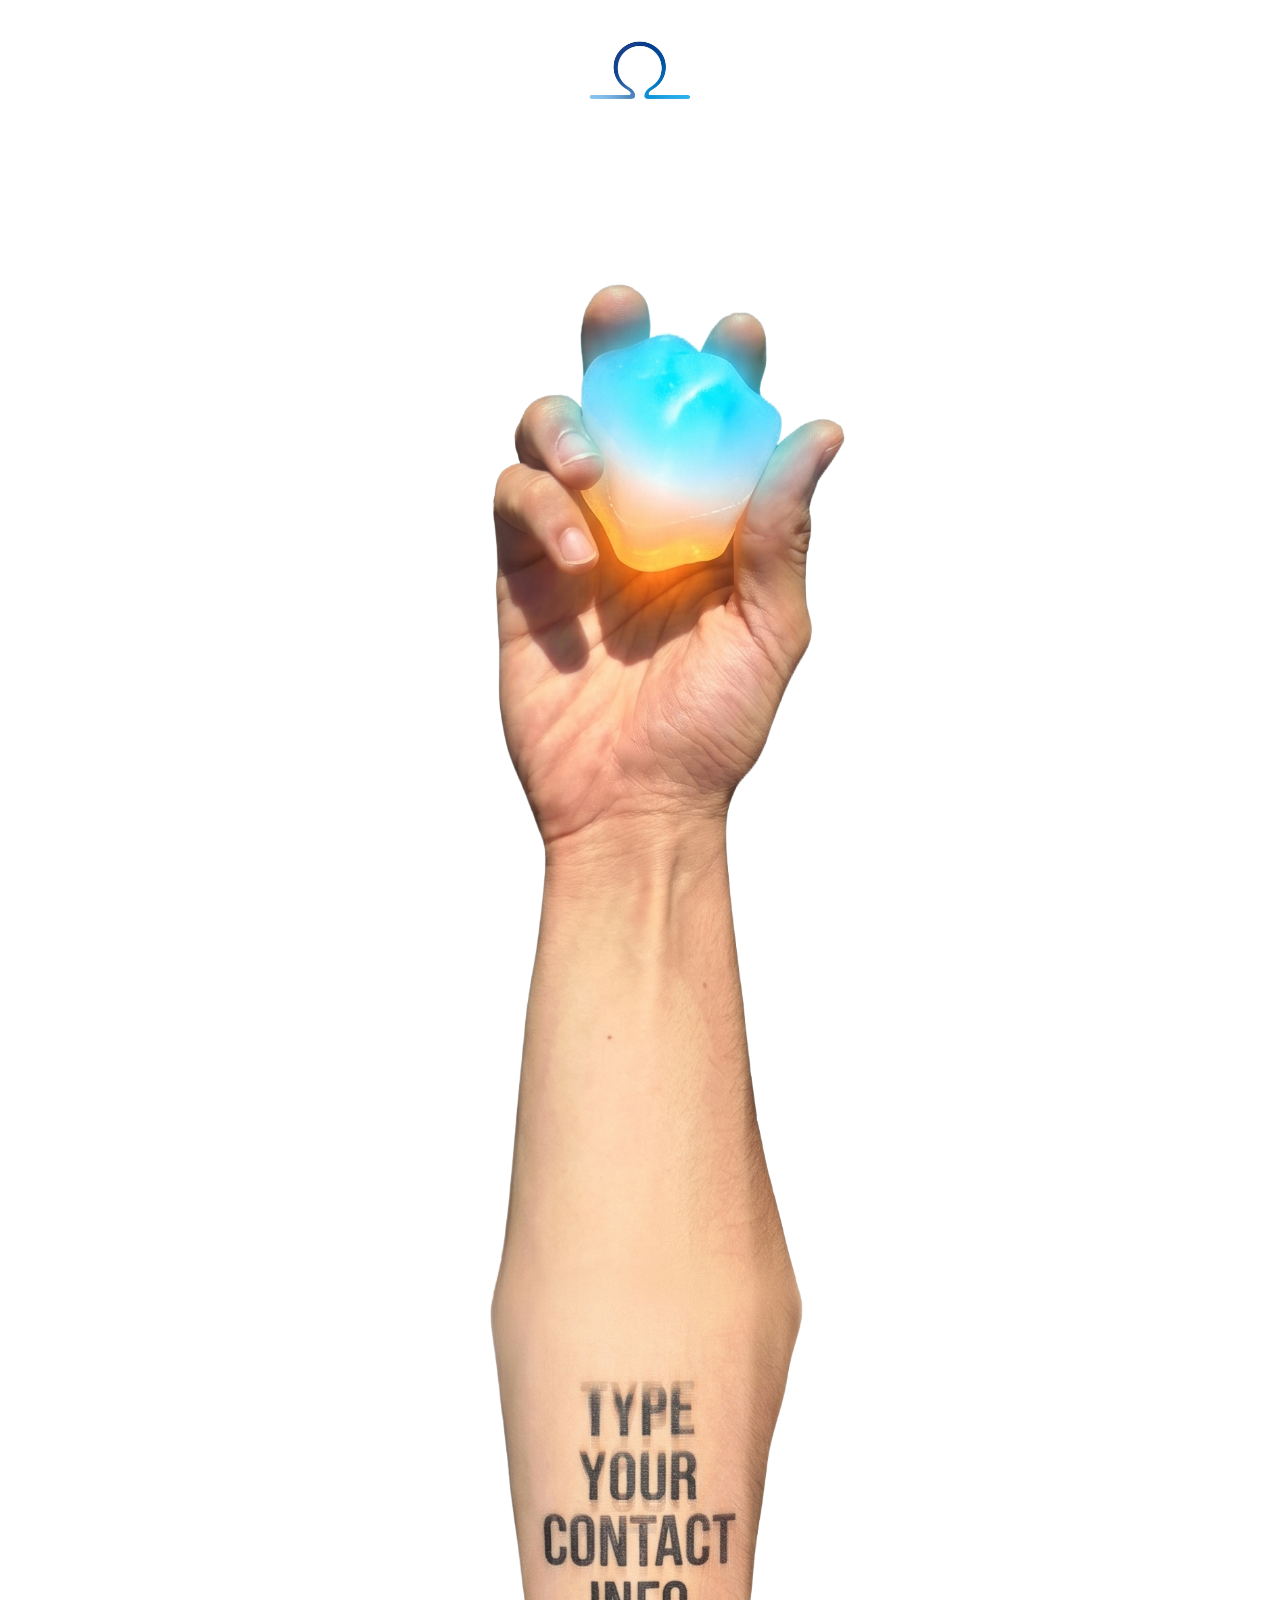
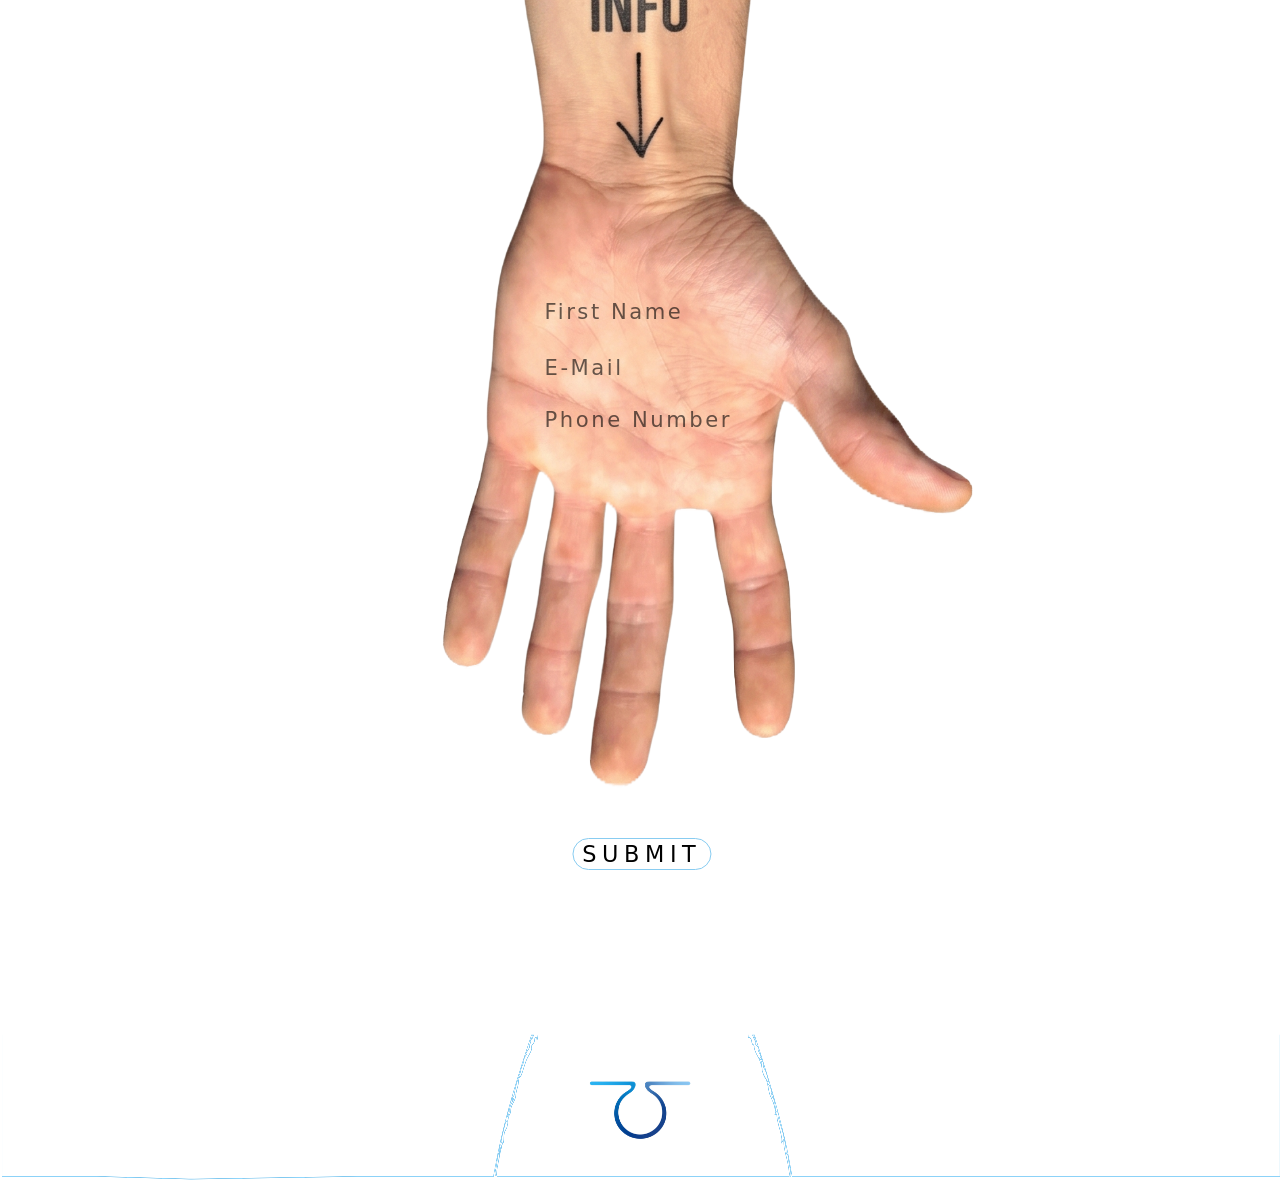
==== commit c4b9283e: "Omega Sound Website 1.7 blur bg, quote in    right col, click device zone → demo" ====
--- a/index.html
+++ b/index.html
@@ -13,7 +13,6 @@
   <link rel="stylesheet" href="css/hero.css">
   <link rel="stylesheet" href="css/section2.css">
   <link rel="stylesheet" href="css/section2-form.css">
-  <link rel="stylesheet" href="css/popup.css">
   <link rel="stylesheet" href="css/device-glow.css">
 
   <!-- No Google Fonts CDN — system serif fallback in effect -->
@@ -247,10 +246,7 @@
   <script src="js/omega_hero_lines.js"></script>
   <!-- omega_device_glow.js — locks device-glow-zone to orb position on resize -->
   <script src="js/omega_device_glow.js"></script>
-  <!-- omega_popup.js — pre-order modal, fires after 10 s on this page -->
-  <script>window.OMEGA_POPUP_DELAY = 10000;</script>
-  <script src="js/omega_popup.js"></script>
-  <!-- omega_intro.js — 2-second page-load entrance animation sequence -->
+<!-- omega_intro.js — 2-second page-load entrance animation sequence -->
   <script src="js/omega_intro.js"></script>
 
 </body>
--- a/css/hero.css
+++ b/css/hero.css
@@ -324,9 +324,14 @@
     height: 28px;
   }
 
-  /* Hide nav row on mobile — no room beside the logo in column layout */
+  /* Nav: always visible below socials in column layout — hover doesn't work on touch */
   .hero__logo-nav {
-    display: none;
-  }
-}
-}
+    position: static;
+    opacity: 1;
+    pointer-events: auto;
+    transform: none;
+    flex-direction: row;
+    gap: clamp(16px, 5vw, 28px);
+  }
+}
+}
--- a/css/section2-form.css
+++ b/css/section2-form.css
@@ -182,7 +182,7 @@
   .palm-form {
     inset: unset;
     position: absolute;
-    top: 40vh;
+    top: 18vh;
     left: 50%;
     transform: translateX(-50%);
     width: 82vw;
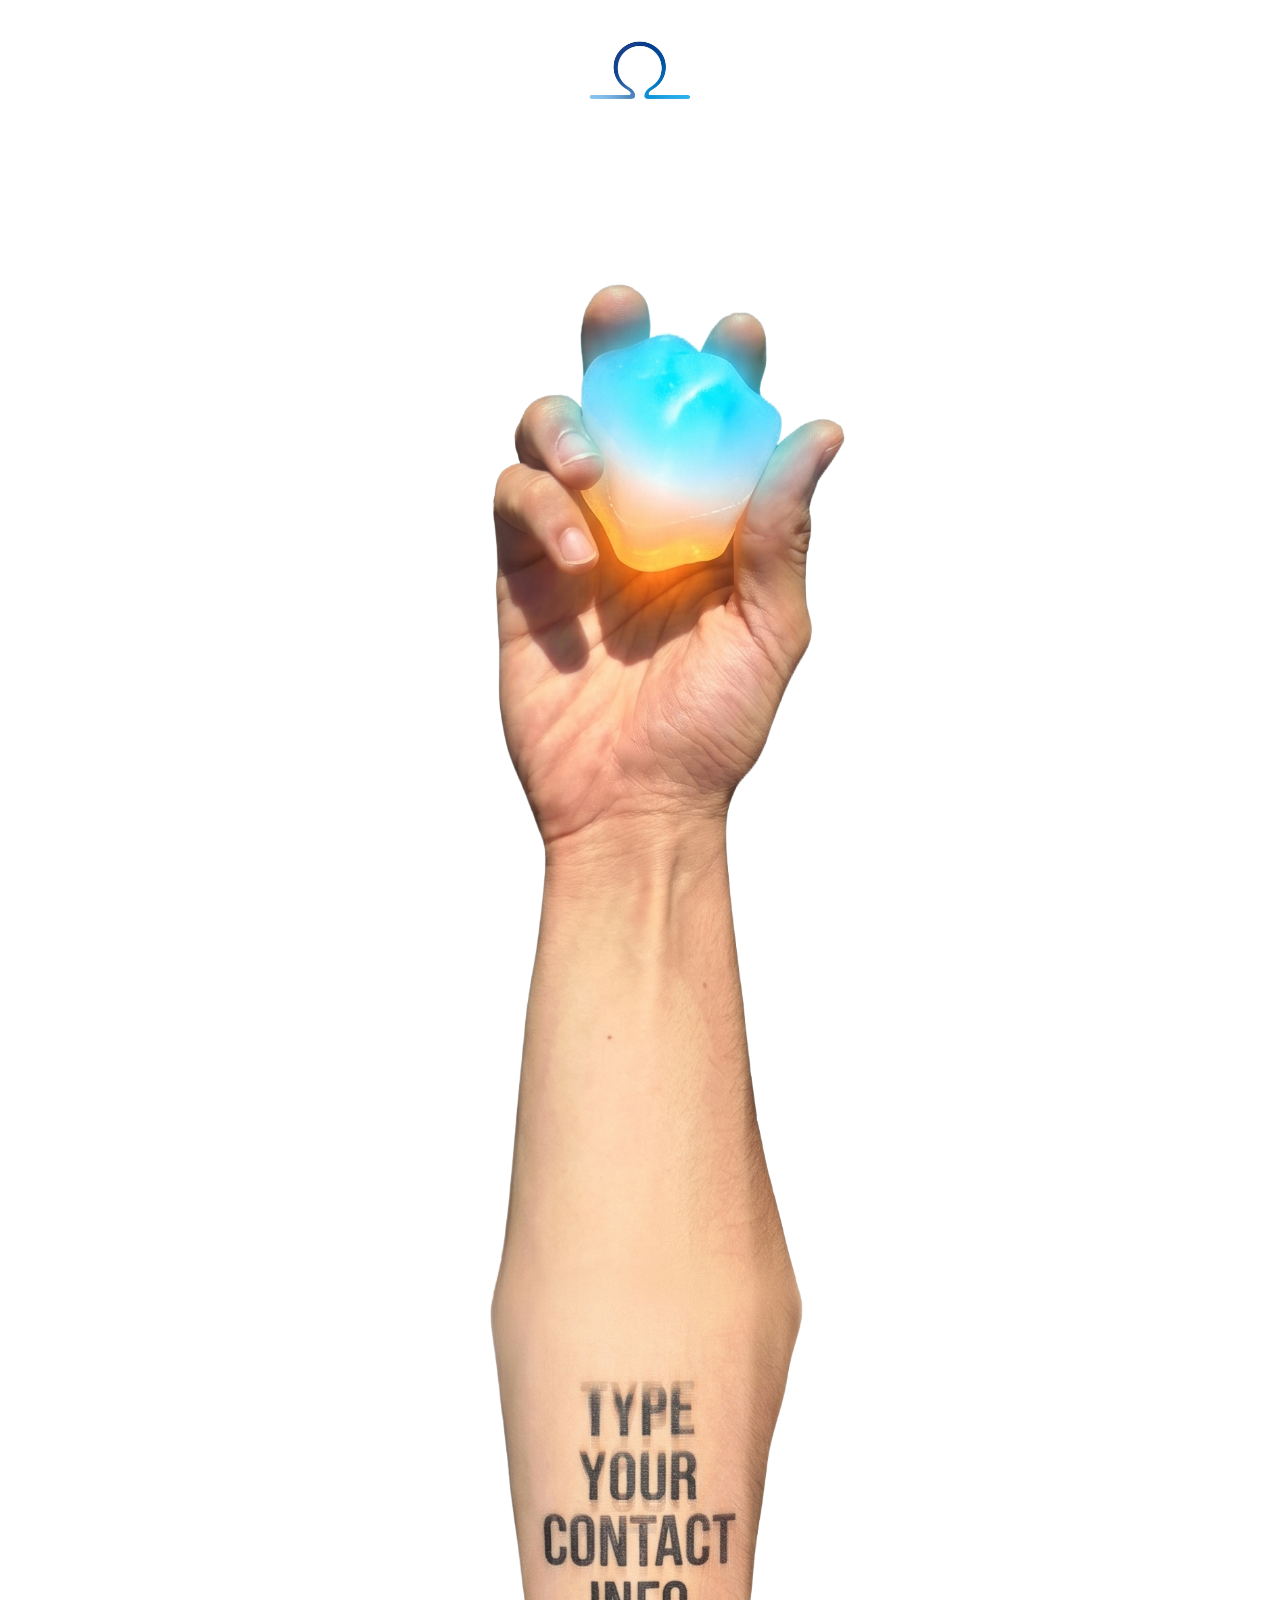
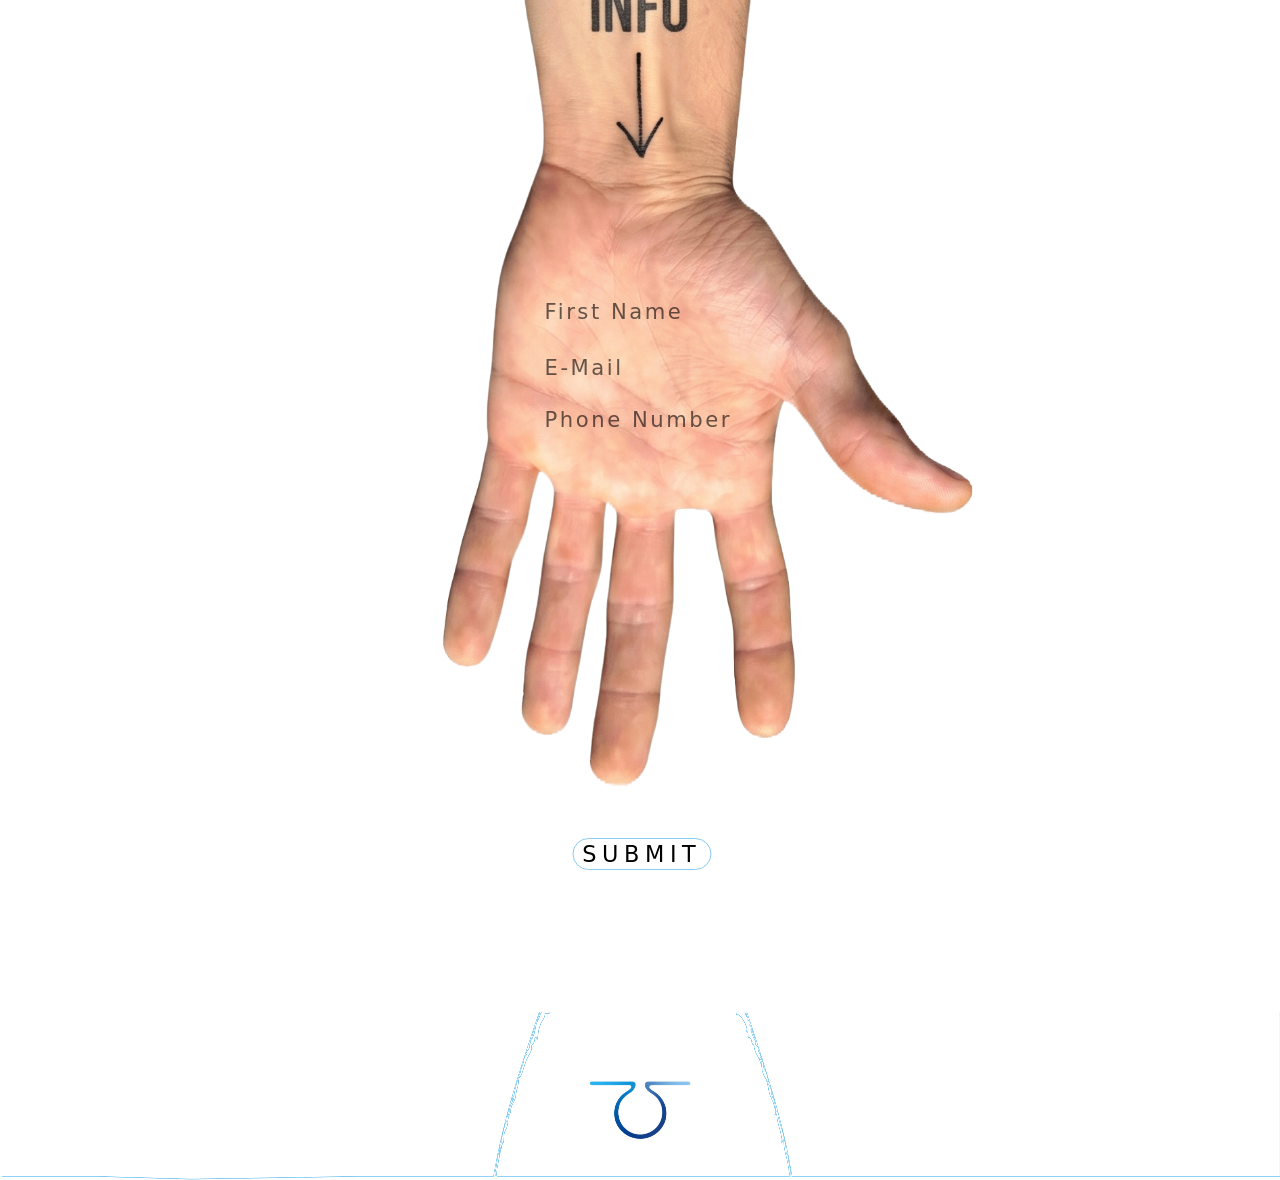
==== commit b3ba1b8f: "Omega Sound Website 1.8 — Blog + Plena as Prophecy article - Add blog listing page (blog.html + css/" ====
--- a/index.html
+++ b/index.html
@@ -60,6 +60,7 @@
         <nav class="hero__logo-nav" aria-label="Site navigation">
           <a href="demo.html" class="hero__logo-nav-item">Demo</a>
           <a href="about.html" class="hero__logo-nav-item">About</a>
+          <a href="blog.html" class="hero__logo-nav-item">Blog</a>
         </nav>
 
       </div>
--- a/css/hero.css
+++ b/css/hero.css
@@ -42,7 +42,7 @@
   content: '';
   position: absolute;
   left: -38vw;
-  right: -20vw;
+  right: -28vw;
   top: -4vh;
   bottom: -4vh;
 }
@@ -76,7 +76,7 @@
      Formula: containing-block right edge (≈50vw+52px) minus target (30vw)
      = 20vw + 52px.  This is viewport-absolute so it never drifts into the
      grey channel between the two lobe circles at any screen width. */
-  right: calc(20vw + 52px);
+  right: calc(20vw + 90px);
   top: 50%;
   transform: translateY(-50%) translateX(10px);
   display: flex;
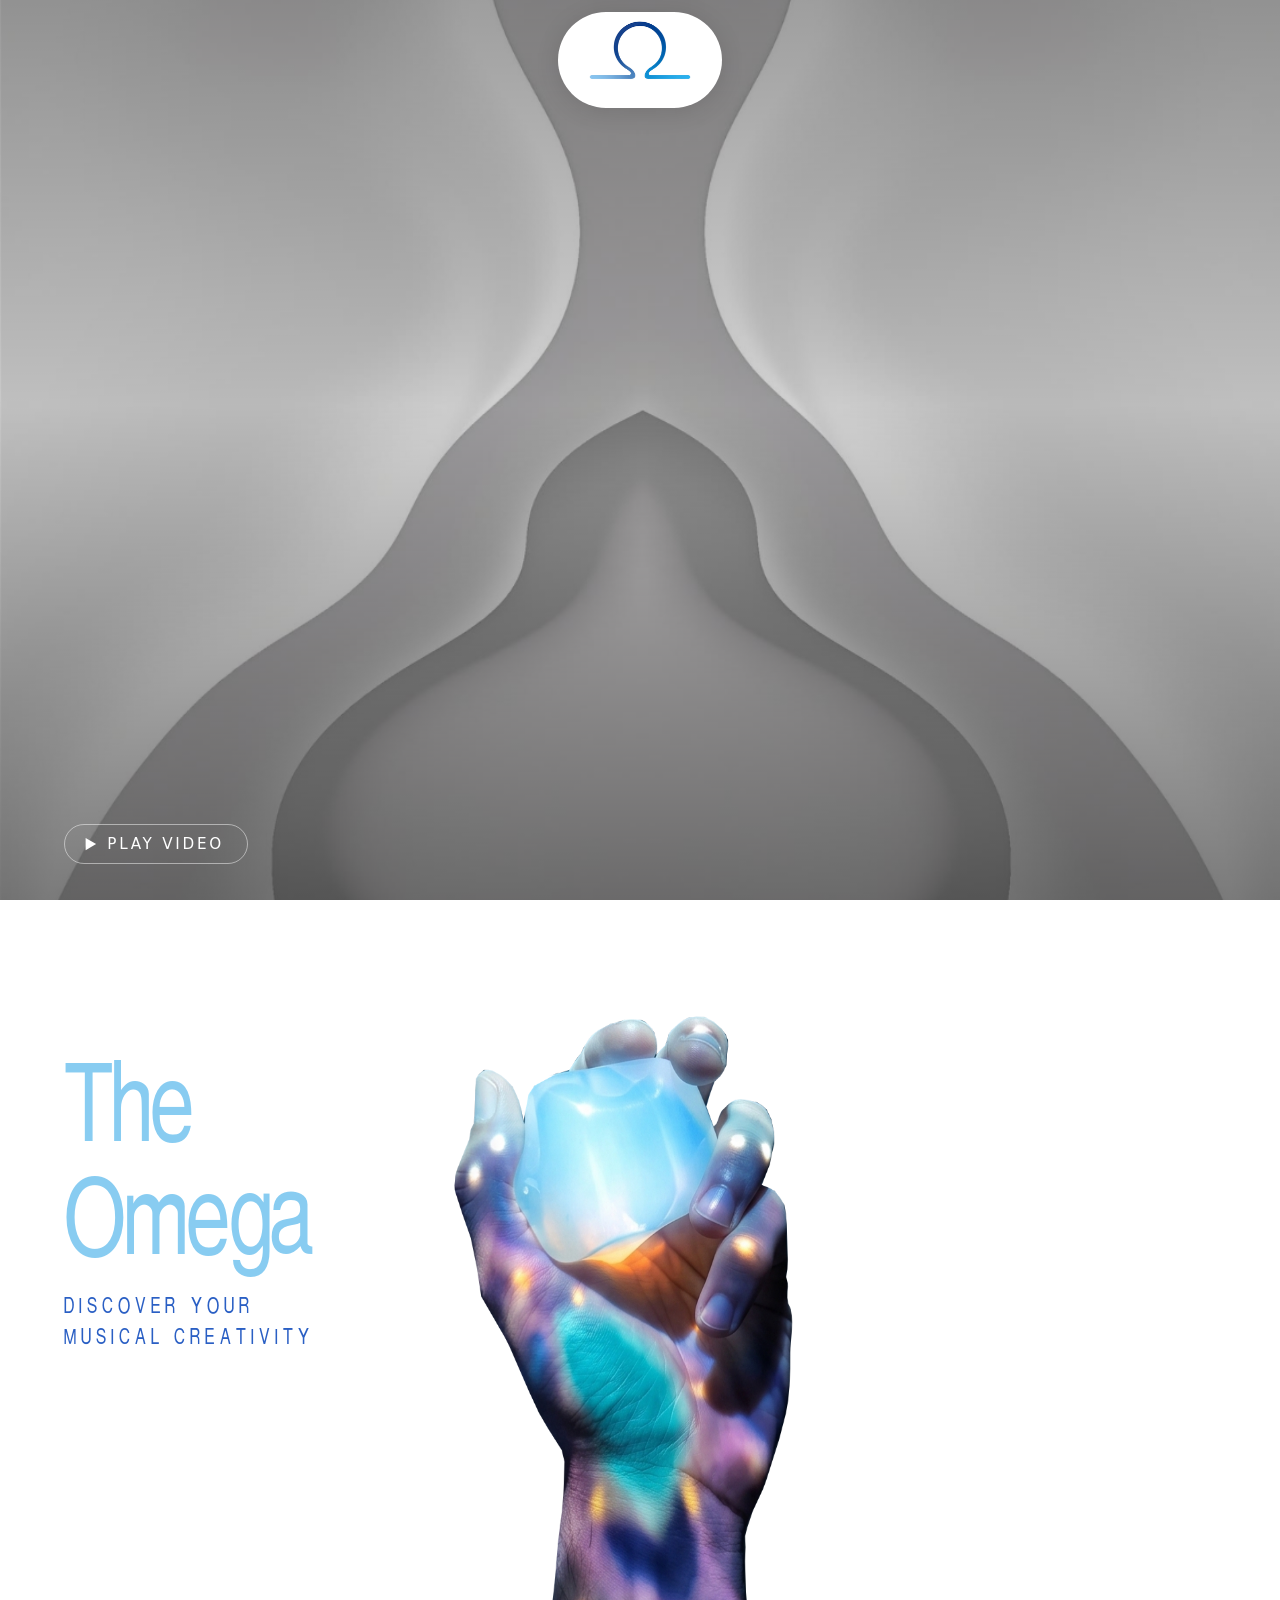
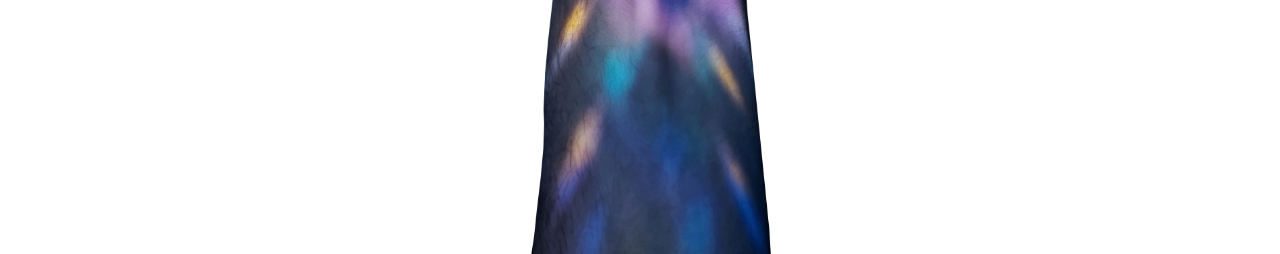
==== commit 2ca3a009: "Omega Sound Website 1.9 — restore video hero + site banner Recovered from Claude Code file-history t" ====
--- a/index.html
+++ b/index.html
@@ -7,13 +7,13 @@
   <meta name="description" content="Your body already speaks music. Omega lets you hear it.">
 
   <!-- intro.css must load first — sets elements to opacity:0 before render -->
-  <link rel="stylesheet" href="css/intro.css">
+  <link rel="stylesheet" href="css/intro.css?v=20">
   <!-- Styles: tokens + reset first, then hero-specific layout -->
-  <link rel="stylesheet" href="css/base.css">
-  <link rel="stylesheet" href="css/hero.css">
-  <link rel="stylesheet" href="css/section2.css">
-  <link rel="stylesheet" href="css/section2-form.css">
-  <link rel="stylesheet" href="css/device-glow.css">
+  <link rel="stylesheet" href="css/base.css?v=24">
+  <link rel="stylesheet" href="css/video-hero.css?v=26">
+  <link rel="stylesheet" href="css/hero.css?v=20">
+  <link rel="stylesheet" href="css/section2.css?v=39">
+  <link rel="stylesheet" href="css/section2-form.css?v=20">
 
   <!-- No Google Fonts CDN — system serif fallback in effect -->
 
@@ -25,137 +25,84 @@
   <!-- omega_dunes_bg.js auto-injects its WebGL canvas as body's first child -->
 
   <main>
-    <section class="hero" aria-label="Hero">
 
-      <!-- ── Omega Logo: Top Center ────────────────────────────── -->
-      <!--
-        Inline SVG Ω letterform.
-        viewBox: 0 0 48 48
-        Gradient: #0A2463 (top) → #88CCF1 (bottom)
-        Geometry: 280° open arc with two horizontal feet — classic omega.
-        All stroke; no fill; no <text> element.
-      -->
-      <!-- Hover group: socials ← logo → about -->
-      <div class="hero__logo-group">
+    <!-- ══════════════════════════════════════════════════════════════
+         VIDEO HERO — Full-viewport ambient background with play trigger
+         ⚠️  Video (70 MB): compress for production with ffmpeg:
+             ffmpeg -i assets/LifeIsAPerformance_OmegaAD2.mp4 \
+               -vcodec libx264 -crf 23 -preset slow -an -movflags +faststart \
+               assets/omega_section_hero_bg.mp4
+             Target < 10 MB.
+         ══════════════════════════════════════════════════════════════ -->
+    <section class="hero-video" aria-label="Omega hero">
 
-        <!-- Social icons — appear to the left on hover -->
-        <div class="hero__logo-socials" aria-hidden="true">
-          <a href="https://www.instagram.com/omegasound/" class="hero__social-link" aria-label="Instagram" target="_blank" rel="noopener noreferrer">
-            <img src="assets/instagram.png" alt="Instagram" draggable="false">
+      <video
+        class="hero-video__bg"
+        src="assets/LifeIsAPerformance_OmegaAD2.mp4"
+        poster="assets/OmegaBackground.png"
+        autoplay
+        muted
+        loop
+        playsinline
+        aria-hidden="true"
+      ></video>
+
+      <div class="hero-video__overlay" aria-hidden="true"></div>
+
+      <!-- Play trigger — bottom-left of video canvas -->
+      <button
+        id="video-play-trigger"
+        class="hero-video__play"
+        type="button"
+        aria-label="Play Omega video"
+      >
+        <svg class="hero-video__play-icon" viewBox="0 0 16 16" fill="currentColor" aria-hidden="true">
+          <polygon points="3,1 15,8 3,15"/>
+        </svg>
+        Play video
+      </button>
+
+      <!-- ══════════════════════════════════════════════════════════════
+           SITE BANNER — sits over the video; JS switches to fixed on scroll
+           ══════════════════════════════════════════════════════════════ -->
+      <header class="site-banner" role="banner">
+        <div class="hero__logo-group">
+
+          <div class="hero__logo-socials" aria-hidden="true">
+            <a href="https://www.instagram.com/omegasound/" class="hero__social-link" aria-label="Instagram" target="_blank" rel="noopener noreferrer">
+              <img src="assets/instagram.png" alt="Instagram" draggable="false">
+            </a>
+            <a href="https://www.linkedin.com/company/omegasound/about/?viewAsMember=true" class="hero__social-link" aria-label="LinkedIn" target="_blank" rel="noopener noreferrer">
+              <img src="assets/linkedin.jpeg" alt="LinkedIn" draggable="false">
+            </a>
+            <a href="https://www.youtube.com/@OmegaSoundInc" class="hero__social-link" aria-label="YouTube" target="_blank" rel="noopener noreferrer">
+              <img src="assets/youtube.png" alt="YouTube" draggable="false">
+            </a>
+          </div>
+
+          <a class="hero__logo" href="index.html" aria-label="Omega Sound — home">
+            <img src="assets/omega_logo.png" alt="Omega Sound" draggable="false">
           </a>
-          <a href="https://www.linkedin.com/company/omegasound/about/?viewAsMember=true" class="hero__social-link" aria-label="LinkedIn" target="_blank" rel="noopener noreferrer">
-            <img src="assets/linkedin.jpeg" alt="LinkedIn" draggable="false">
-          </a>
-          <a href="https://www.youtube.com/@OmegaSoundInc" class="hero__social-link" aria-label="YouTube" target="_blank" rel="noopener noreferrer">
-            <img src="assets/youtube.png" alt="YouTube" draggable="false">
-          </a>
+
+          <nav class="hero__logo-nav" aria-label="Site navigation">
+            <a href="demo.html" class="hero__logo-nav-item">Demo</a>
+            <a href="about.html" class="hero__logo-nav-item">About</a>
+            <a href="blog.html" class="hero__logo-nav-item">Blog</a>
+          </nav>
+
         </div>
-
-        <!-- Omega logo — rotates 180° on group hover -->
-        <div class="hero__logo" aria-label="Omega Sound">
-          <img src="assets/omega_logo.png" alt="Omega Sound" draggable="false">
-        </div>
-
-        <!-- Nav items — appear to the right on hover: Demo | About -->
-        <nav class="hero__logo-nav" aria-label="Site navigation">
-          <a href="demo.html" class="hero__logo-nav-item">Demo</a>
-          <a href="about.html" class="hero__logo-nav-item">About</a>
-          <a href="blog.html" class="hero__logo-nav-item">Blog</a>
-        </nav>
-
-      </div>
-
-      <!-- ── Hero connecting line: OMEGA eyebrow → thumb ─────── -->
-      <svg class="hero__lines" aria-hidden="true">
-        <line id="hero-omega-thumb-line"
-              stroke-width="1"
-              vector-effect="non-scaling-stroke"/>
-      </svg>
-
-      <!-- ── Hero Text: Top Left ───────────────────────────────── -->
-      <div class="hero__text">
-
-        <!-- Eyebrow: "Omega" — small, tracked, receded (Oura "ring name" treatment) -->
-        <span class="hero__eyebrow">Omega</span>
-
-        <!-- Line 0: Same size/style as Presence. -->
-        <span class="hero__headline hero__headline--sub">Achieve</span>
-
-        <!-- Line 1: Large italic editorial serif -->
-        <span class="hero__headline">Creative</span>
-
-        <!-- Line 2: Slightly smaller, same gradient treatment, subordinate -->
-        <span class="hero__headline hero__headline--sub" style="font-style:italic;">Presence.</span>
-
-      </div>
-
-      <!--
-        Hand + Omega Image: Bottom Center
-        PNG with transparent background — forearm enters from bottom of frame.
-        Decorative asset; meaning conveyed by surrounding text (alt="").
-        Drop omega_hand.png into /assets/ and this works immediately.
-      -->
-      <!-- hand removed — replaced by hands-connected spanning both sections -->
+      </header>
 
     </section>
 
     <section class="section-two" aria-label="Section Two">
-      <!-- #omega-form-bg-2 canvas injected here by section2_bg.js -->
 
-      <!-- MailChimp sign-up form -->
-      <form
-        class="palm-form"
-        action="https://omegasoundinc.us9.list-manage.com/subscribe/post?u=5f27c55368de67a4f5662f450&id=098dc2d309&f_id=00b7c2e1f0"
-        method="post"
-        id="mc-embedded-subscribe-form"
-        name="mc-embedded-subscribe-form"
-        novalidate
-      >
-        <!-- Labels -->
-        <label class="palm-form__label palm-form__label--fname" for="mce-FNAME">
-          First Name
-        </label>
-        <label class="palm-form__label palm-form__label--email" for="mce-EMAIL">
-          E-Mail
-        </label>
-        <label class="palm-form__label palm-form__label--phone" for="mce-PHONE">
-          Phone Number
-        </label>
+      <!-- Hero title + subtitle — positioned 1/6th down from section-two top -->
+      <div class="hero-video__content">
+        <h1 class="hero-video__title">The<br>Omega</h1>
+        <p class="hero-video__subtitle">Discover your<br>Musical Creativity</p>
+      </div>
 
-        <!-- Invisible inputs — text appears handwritten on the palm -->
-        <!-- First Name — required -->
-        <input type="text"  name="FNAME"  id="mce-FNAME"
-               class="palm-form__input palm-form__input--fname"
-               placeholder="First Name"
-               autocomplete="given-name" required>
-
-        <!-- E-Mail — required -->
-        <input type="email" name="EMAIL"  id="mce-EMAIL"
-               class="palm-form__input palm-form__input--email"
-               placeholder="E-Mail"
-               autocomplete="email" required>
-
-        <!-- Phone Number — optional -->
-        <input type="tel"   name="PHONE"  id="mce-PHONE"
-               class="palm-form__input palm-form__input--phone"
-               placeholder="Phone Number"
-               autocomplete="tel">
-
-        <!-- MailChimp anti-bot honeypot — must stay hidden -->
-        <div style="position:absolute;left:-5000px;" aria-hidden="true">
-          <input type="text"
-                 name="b_5f27c55368de67a4f5662f450_098dc2d309"
-                 tabindex="-1" value="">
-        </div>
-
-        <!-- Submit -->
-        <button type="submit"
-                name="subscribe"
-                id="mc-embedded-subscribe"
-                class="palm-form__submit">
-          SUBMIT
-        </button>
-      </form>
       <!-- Footer logo group — bottom center of section-two -->
       <div class="footer__logo-group">
 
@@ -179,51 +126,9 @@
   <!-- Connected-hands image — direct child of body so mix-blend-mode:screen
        blends against the WebGL canvas backdrop with no intermediate stacking
        context in the way. Spans hero + section two; intersection at ~100vh. -->
-  <!-- Device orb glow — direct body child, same stacking context as hands-connected -->
-  <div class="device-glow-zone" aria-hidden="true">
-    <div class="device-glow__particles">
-      <div class="device-glow__particle" data-i="1"></div>
-      <div class="device-glow__particle" data-i="2"></div>
-      <div class="device-glow__particle" data-i="3"></div>
-      <div class="device-glow__particle" data-i="4"></div>
-      <div class="device-glow__particle" data-i="5"></div>
-      <div class="device-glow__particle" data-i="6"></div>
-      <div class="device-glow__particle" data-i="7"></div>
-      <div class="device-glow__particle" data-i="8"></div>
-      <div class="device-glow__particle" data-i="9"></div>
-      <div class="device-glow__particle" data-i="10"></div>
-      <div class="device-glow__particle" data-i="11"></div>
-      <div class="device-glow__particle" data-i="12"></div>
-      <div class="device-glow__particle" data-i="13"></div>
-      <div class="device-glow__particle" data-i="14"></div>
-      <div class="device-glow__particle" data-i="15"></div>
-      <div class="device-glow__particle" data-i="16"></div>
-      <div class="device-glow__particle" data-i="17"></div>
-      <div class="device-glow__particle" data-i="18"></div>
-      <div class="device-glow__particle" data-i="19"></div>
-      <div class="device-glow__particle" data-i="20"></div>
-      <div class="device-glow__particle" data-i="21"></div>
-      <div class="device-glow__particle" data-i="22"></div>
-      <div class="device-glow__particle" data-i="23"></div>
-      <div class="device-glow__particle" data-i="24"></div>
-      <div class="device-glow__particle" data-i="25"></div>
-      <div class="device-glow__particle" data-i="26"></div>
-      <div class="device-glow__particle" data-i="27"></div>
-      <div class="device-glow__particle" data-i="28"></div>
-      <div class="device-glow__particle" data-i="29"></div>
-      <div class="device-glow__particle" data-i="30"></div>
-      <div class="device-glow__particle" data-i="31"></div>
-      <div class="device-glow__particle" data-i="32"></div>
-      <div class="device-glow__particle" data-i="33"></div>
-      <div class="device-glow__particle" data-i="34"></div>
-      <div class="device-glow__particle" data-i="35"></div>
-      <div class="device-glow__particle" data-i="36"></div>
-    </div>
-  </div>
-
   <img
     class="hands-connected"
-    src="assets/omega_handsconnected.png"
+    src="assets/omega_handcropped.png"
     alt=""
     role="presentation"
     loading="eager"
@@ -237,18 +142,42 @@
     Inserts its WebGL canvas as body's first child at z-index:-1.
     No inline JS anywhere in this document.
   -->
-  <!-- omega_form_bg_traced.js — Canvas 2D renderer from Inkscape SVG trace (131 paths, 4× supersampled) -->
-  <script src="js/omega_form_bg_traced.js"></script>
-  <!-- section2_bg.js — inits a second canvas inside .section-two, flipped via CSS -->
-  <script src="js/section2_bg.js"></script>
+  <!-- omega_form_bg_traced.js — Canvas 2D renderer; initialized for section-two (flipped) -->
+  <script src="js/omega_form_bg_traced.js?v=20"></script>
+  <script>
+    document.addEventListener('DOMContentLoaded', function () {
+      if (typeof initOmegaFormBg === 'function') {
+        window._omegaHeroBg = initOmegaFormBg(document.body);
+      }
+    });
+  </script>
+  <!-- section2_bg.js removed — form-bg appears once, not mirrored -->
   <!-- omega_form_submit.js — JSONP submit, no redirect; shows thank-you below button -->
-  <script src="js/omega_form_submit.js"></script>
+  <script src="js/omega_form_submit.js?v=20"></script>
   <!-- omega_hero_lines.js — draws OMEGA eyebrow → thumb connecting line -->
-  <script src="js/omega_hero_lines.js"></script>
-  <!-- omega_device_glow.js — locks device-glow-zone to orb position on resize -->
-  <script src="js/omega_device_glow.js"></script>
-<!-- omega_intro.js — 2-second page-load entrance animation sequence -->
-  <script src="js/omega_intro.js"></script>
+  <script src="js/omega_hero_lines.js?v=20"></script>
+  <!-- omega_intro.js — 2-second page-load entrance animation sequence -->
+  <script src="js/omega_intro.js?v=20"></script>
+  <!-- YouTube lightbox modal — iframe is injected on open, removed on close -->
+  <div
+    id="video-modal"
+    class="video-modal"
+    role="dialog"
+    aria-modal="true"
+    aria-label="Omega — Life Is A Performance"
+    hidden
+  >
+    <div class="video-modal__backdrop" aria-hidden="true"></div>
+    <div class="video-modal__container">
+      <button class="video-modal__close" aria-label="Close video">&times;</button>
+      <div class="video-modal__frame"></div>
+    </div>
+  </div>
+
+  <!-- omega_video_modal.js — must be after the modal HTML so getElementById finds it -->
+  <script src="js/omega_video_modal.js?v=20"></script>
+  <!-- omega_banner.js — switches banner from absolute (over video) to fixed on scroll -->
+  <script src="js/omega_banner.js?v=20"></script>
 
 </body>
 </html>
--- a/css/intro.css
+++ b/css/intro.css
@@ -6,6 +6,6 @@
    ══════════════════════════════════════════════════════════════ */
 
 .hands-connected  { opacity: 0; }
-.hero__logo-group { opacity: 0; }
+.site-banner      { opacity: 0; }
 .hero__text       { opacity: 0; transform: translateY(50px); }
 .hero__lines      { opacity: 0; }
--- a/css/base.css
+++ b/css/base.css
@@ -19,6 +19,7 @@
 
   /* ── Typography ── */
   --font-display:    'Editorial New', 'Georgia', serif;
+  --font-condensed:  'Opus Chords Sans Condensed', sans-serif;
   --font-sans:       system-ui, -apple-system, BlinkMacSystemFont,
                      'Segoe UI', sans-serif;
   --font-handwrite:  'Caveat', cursive;
@@ -46,6 +47,15 @@
    Place font files in assets/fonts/ then uncomment the block.
    ────────────────────────────────────────────────────────────── */
 
+/* Opus Chords Sans Condensed — hero display */
+@font-face {
+  font-family: 'Opus Chords Sans Condensed';
+  src: url('../assets/fonts/OpusChordsSansCondensedStd.otf') format('opentype');
+  font-weight: 400;
+  font-style: normal;
+  font-display: swap;
+}
+
 /* Handwriting font for palm form inputs */
 @font-face {
   font-family: 'Caveat';
@@ -55,15 +65,53 @@
   font-display: swap;
 }
 
-/* Editorial New — uncomment once font file is available
 @font-face {
   font-family: 'Editorial New';
-  src: url('../assets/fonts/EditorialNew-Regular.woff2') format('woff2');
+  src: url('../assets/fonts/PPEditorialNew-Ultralight.otf') format('opentype');
+  font-weight: 200;
+  font-style: normal;
+  font-display: swap;
+}
+
+@font-face {
+  font-family: 'Editorial New';
+  src: url('../assets/fonts/PPEditorialNew-UltralightItalic.otf') format('opentype');
+  font-weight: 200;
+  font-style: italic;
+  font-display: swap;
+}
+
+@font-face {
+  font-family: 'Editorial New';
+  src: url('../assets/fonts/PPEditorialNew-Regular.otf') format('opentype');
   font-weight: 400;
   font-style: normal;
   font-display: swap;
 }
-*/
+
+@font-face {
+  font-family: 'Editorial New';
+  src: url('../assets/fonts/PPEditorialNew-Italic.otf') format('opentype');
+  font-weight: 400;
+  font-style: italic;
+  font-display: swap;
+}
+
+@font-face {
+  font-family: 'Editorial New';
+  src: url('../assets/fonts/PPEditorialNew-Ultrabold.otf') format('opentype');
+  font-weight: 800;
+  font-style: normal;
+  font-display: swap;
+}
+
+@font-face {
+  font-family: 'Editorial New';
+  src: url('../assets/fonts/PPEditorialNew-UltraboldItalic.otf') format('opentype');
+  font-weight: 800;
+  font-style: italic;
+  font-display: swap;
+}
 
 /* ── Reset ── */
 *, *::before, *::after {
@@ -87,7 +135,7 @@
   background: transparent;
   color: var(--void);
   font-family: var(--font-sans);
-  overflow-x: hidden;
+  overflow-x: clip; /* clip ≠ hidden — doesn't create a scroll container, so position:sticky still works */
   min-height: 100vh;
 }
 
--- a/css/video-hero.css
+++ b/css/video-hero.css
@@ -0,0 +1,228 @@
+/* ════════════════════════════════════════════════════════════════
+   video-hero.css — Omega Sound Inc.
+   Full-viewport ambient video hero + YouTube modal lightbox
+   ════════════════════════════════════════════════════════════════ */
+
+/* ── Video Hero Section ── */
+.hero-video {
+  position: sticky;
+  top: 0;
+  width: 100%;
+  height: 100dvh;
+  overflow: hidden; /* safe now: banner fits within 100dvh; fixed banner leaves this context */
+}
+
+/* Background video — edge-to-edge cover, no controls */
+.hero-video__bg {
+  position: absolute;
+  inset: 0;
+  width: 100%;
+  height: 100%;
+  object-fit: cover;
+  z-index: 0;
+  pointer-events: none;
+}
+
+/* Gradient overlay — ensures text reads over any video frame */
+.hero-video__overlay {
+  position: absolute;
+  inset: 0;
+  background: linear-gradient(
+    to bottom,
+    rgba(0, 0, 0, 0.38) 0%,
+    rgba(0, 0, 0, 0.18) 45%,
+    rgba(0, 0, 0, 0.52) 100%
+  );
+  z-index: 1;
+  pointer-events: none;
+}
+
+/* ── Text + CTA — inside section-two, 1/6th down from its top ── */
+.hero-video__content {
+  position: absolute;
+  top: calc(100dvh / 6);
+  left: clamp(var(--space-lg), 5vw, 80px);
+  transform: none;
+  z-index: 6;
+  text-align: left;
+  display: flex;
+  flex-direction: column;
+  align-items: flex-start;
+  gap: clamp(6px, 1.2vh, 16px);
+}
+
+/* "The Omega" headline */
+.hero-video__title {
+  font-family: var(--font-condensed);
+  font-size: clamp(2.8rem, 8.8vw, 7.6rem);
+  font-weight: 500;
+  letter-spacing: -0.025em;
+  line-height: 1;
+  color: #88CCF1;
+}
+
+/* "Discover your Musical Creativity" subtext */
+.hero-video__subtitle {
+  font-family: var(--font-condensed);
+  font-size: clamp(0.8rem, 1.8vw, 1.4rem);
+  font-weight: 400;
+  letter-spacing: 0.22em;
+  text-transform: uppercase;
+  color: #2a5fc4;
+  margin-top: clamp(2px, 0.5vh, 8px);
+}
+
+/* Play video trigger — bottom-left corner of the video canvas */
+.hero-video__play {
+  position: absolute;
+  bottom: clamp(24px, 4vh, 48px);
+  left: clamp(var(--space-lg), 5vw, 80px);
+  z-index: 3;
+  display: inline-flex;
+  align-items: center;
+  gap: 10px;
+  font-family: var(--font-sans);
+  font-size: clamp(0.72rem, 1.3vw, 0.95rem);
+  font-weight: 500;
+  letter-spacing: 0.18em;
+  text-transform: uppercase;
+  color: #ffffff;
+  background: none;
+  border: 1px solid rgba(255, 255, 255, 0.48);
+  border-radius: 999px;
+  padding: 0.65em 1.5em 0.65em 1.2em;
+  cursor: pointer;
+  transition: background 0.22s ease, border-color 0.22s ease;
+}
+
+.hero-video__play:hover {
+  background: rgba(255, 255, 255, 0.11);
+  border-color: rgba(255, 255, 255, 0.9);
+}
+
+.hero-video__play:focus-visible {
+  outline: 2px solid rgba(255, 255, 255, 0.75);
+  outline-offset: 3px;
+}
+
+.hero-video__play-icon {
+  width: 14px;
+  height: 14px;
+  flex-shrink: 0;
+}
+
+
+/* ════════════════════════════════════════════════════════════════
+   VIDEO MODAL — YouTube lightbox
+   ════════════════════════════════════════════════════════════════ */
+
+.video-modal {
+  position: fixed;
+  inset: 0;
+  z-index: 1000;
+  display: flex;
+  align-items: center;
+  justify-content: center;
+}
+
+.video-modal[hidden] {
+  display: none;
+}
+
+/* Clickable backdrop */
+.video-modal__backdrop {
+  position: absolute;
+  inset: 0;
+  background: rgba(0, 0, 0, 0.90);
+  cursor: pointer;
+}
+
+/* Centered container — aspect-ratio: 16/9, responsive width */
+.video-modal__container {
+  position: relative;
+  z-index: 1;
+  width: min(1100px, calc(100vw - 32px));
+  aspect-ratio: 16 / 9;
+}
+
+/* iframe wrapper */
+.video-modal__frame {
+  position: absolute;
+  inset: 0;
+  background: #000;
+}
+
+.video-modal__frame iframe {
+  width: 100%;
+  height: 100%;
+  border: none;
+  display: block;
+}
+
+/* × Close button — sits above the top-right corner of the video */
+.video-modal__close {
+  position: absolute;
+  top: -46px;
+  right: 0;
+  width: 36px;
+  height: 36px;
+  display: flex;
+  align-items: center;
+  justify-content: center;
+  background: none;
+  border: 1px solid rgba(255, 255, 255, 0.38);
+  border-radius: 50%;
+  color: #ffffff;
+  font-size: 1.3rem;
+  line-height: 1;
+  cursor: pointer;
+  transition: background 0.18s ease, border-color 0.18s ease;
+}
+
+.video-modal__close:hover {
+  background: rgba(255, 255, 255, 0.14);
+  border-color: #ffffff;
+}
+
+.video-modal__close:focus-visible {
+  outline: 2px solid rgba(255, 255, 255, 0.75);
+  outline-offset: 3px;
+}
+
+@keyframes modal-in {
+  from { opacity: 0; transform: scale(0.95); }
+  to   { opacity: 1; transform: scale(1); }
+}
+
+.video-modal:not([hidden]) .video-modal__container {
+  animation: modal-in 0.22s cubic-bezier(0.25, 0.46, 0.45, 0.94) forwards;
+}
+
+
+/* ════════════════════════════════════════════════════════════════
+   RESPONSIVE — Mobile
+   ════════════════════════════════════════════════════════════════ */
+@media (max-width: 768px) {
+  .hero-video__title {
+    font-size: clamp(2.4rem, 12vw, 3.6rem);
+  }
+
+  .hero-video__subtitle {
+    font-size: clamp(0.7rem, 3.2vw, 0.88rem);
+    letter-spacing: 0.14em;
+  }
+
+  .hero-video__play {
+    font-size: 0.75rem;
+    padding: 0.6em 1.2em 0.6em 1em;
+  }
+
+  .video-modal__container {
+    width: calc(100vw - 16px);
+  }
+
+  .video-modal__close {
+    top: -42px;
+    right: 0;
+  }
+}
--- a/css/hero.css
+++ b/css/hero.css
@@ -7,16 +7,133 @@
 .hero {
   position: relative;
   width: 100%;
-  /* Height aligned to Y:1672 of omega_handsconnected.png (1248×3328):
-     page_Y = 20vh + (1672/3328 × 250vh) = 145.6vh
-     This is the mirror axis where canvas 1 ends and canvas 2 begins. */
-  height: 145.6vh;
-  min-height: 700px;
+  /* Reduced to half: was 145.6vh (two-canvas mirror design).
+     Now 72.8vh — single canvas, no mirrored section2 background. */
+  height: 27.3vh;
+  min-height: 150px;
   overflow: hidden;
   display: flex;
   flex-direction: column;
 }
 
+
+
+/* ════════════════════════════════════════════════════════════════
+   SITE BANNER — collapsed pill around the logo, expands on hover
+   ════════════════════════════════════════════════════════════════ */
+.site-banner {
+  position: absolute;
+  top: 0.75rem;
+  left: 50%;
+  transform: translateX(-50%);
+  /* Collapsed: just wide enough to frame the logo */
+  width: clamp(96px, 14vw, 164px);
+  height: clamp(60px, 12.5vh, 96px);
+  background: #ffffff;
+  border-radius: 999px;
+  z-index: 500;
+  display: flex;
+  align-items: center;
+  justify-content: center;
+  overflow: hidden;
+  box-shadow: 0 4px 24px rgba(0, 0, 0, 0.12);
+  transition: width 0.48s cubic-bezier(0.25, 0.46, 0.45, 0.94);
+  white-space: nowrap;
+}
+
+/* Expanded: grows to reveal socials + nav */
+.site-banner:hover {
+  width: min(640px, calc(100vw - 1.5rem));
+}
+
+/* Once video hero scrolls away, JS adds .is-fixed so banner sticks to viewport top */
+.site-banner.is-fixed {
+  position: fixed;
+  top: 0.75rem;
+  left: 50%;
+  transform: translateX(-50%);
+}
+
+/* Logo group: switch to flex row so socials/nav flow beside the logo */
+.site-banner .hero__logo-group {
+  position: relative;
+  top: auto;
+  left: auto;
+  transform: none;
+  padding-top: 6px;
+  display: flex;
+  flex-direction: row;
+  align-items: center;
+  gap: 0;
+}
+
+/* Suppress the wide invisible hover bridge — not needed inside the banner */
+.site-banner .hero__logo-group::before {
+  display: none;
+}
+
+/* Socials: in-flow flex row, hidden by max-width clipping until banner expands */
+.site-banner .hero__logo-socials {
+  position: static;
+  display: flex;
+  flex-direction: row;
+  align-items: center;
+  gap: clamp(14px, 2vw, 28px);
+  order: -1;                       /* sits LEFT of the logo */
+  max-width: 0;
+  overflow: hidden;
+  opacity: 0;
+  padding-right: 0;
+  pointer-events: none;
+  transform: none;
+  transition:
+    max-width 0.48s cubic-bezier(0.25, 0.46, 0.45, 0.94),
+    opacity    0.28s ease 0.14s,
+    padding-right 0.48s cubic-bezier(0.25, 0.46, 0.45, 0.94);
+}
+
+.site-banner:hover .hero__logo-socials {
+  max-width: 280px;
+  opacity: 1;
+  padding-right: clamp(20px, 2.8vw, 40px);
+  pointer-events: auto;
+}
+
+/* Nav: in-flow flex row, hidden by max-width clipping until banner expands */
+.site-banner .hero__logo-nav {
+  position: static;
+  display: flex;
+  flex-direction: row;
+  align-items: center;
+  gap: clamp(16px, 2.5vw, 36px);
+  max-width: 0;
+  overflow: hidden;
+  opacity: 0;
+  padding-left: 0;
+  pointer-events: none;
+  transform: none;
+  transition:
+    max-width 0.48s cubic-bezier(0.25, 0.46, 0.45, 0.94),
+    opacity    0.28s ease 0.14s,
+    padding-left 0.48s cubic-bezier(0.25, 0.46, 0.45, 0.94);
+}
+
+.site-banner:hover .hero__logo-nav {
+  max-width: 280px;
+  opacity: 1;
+  padding-left: clamp(20px, 2.8vw, 40px);
+  pointer-events: auto;
+}
+
+/* Neutralise the base .hero__logo-group:hover transforms inside the banner —
+   those rules (0-3-0) would apply translateY(-50%) and misalign the items.
+   These selectors are 0-4-0 so they always win. */
+.site-banner .hero__logo-group:hover .hero__logo-socials {
+  transform: none;
+}
+.site-banner .hero__logo-group:hover .hero__logo-nav {
+  transform: none;
+}
 
 
 /* ════════════════════════════════════════════════════════════════
@@ -45,14 +162,23 @@
   right: -28vw;
   top: -4vh;
   bottom: -4vh;
-}
-
-/* ── Omega Logo mark — only in-flow child ── */
+  /* Allow clicks to pass through to child elements (logo link, social icons, nav).
+     Without this, the bridge intercepts every pointer event in the extended area. */
+  pointer-events: none;
+}
+
+/* ── Omega Logo mark — only in-flow child, links to home ── */
 .hero__logo {
   width: clamp(64px, 8vw, 104px);
   height: auto;
   display: block;
-  transition: transform 1.1s cubic-bezier(0.25, 0.46, 0.45, 0.94);
+  cursor: pointer;
+  text-decoration: none;
+  /* Must sit above the ::before hover-bridge pseudo-element,
+     which is position:absolute and otherwise covers the logo,
+     swallowing clicks before they reach this <a>. */
+  position: relative;
+  z-index: 1;
 }
 
 .hero__logo img {
@@ -61,10 +187,10 @@
   display: block;
 }
 
-/* Rotate 180° on group hover */
+/* Logo spin on hover — disabled
 .hero__logo-group:hover .hero__logo {
   transform: rotate(180deg);
-}
+} */
 
 /* ── Social icons — absolutely positioned LEFT of logo ──
    Offset derived from OmegaLogoFlipEG.png: gap ≈ 8–9 vw between the
@@ -85,7 +211,9 @@
   gap: clamp(20px, 2.8vw, 40px);
   opacity: 0;
   pointer-events: none;
-  transition: opacity 0.4s cubic-bezier(0.25, 0.46, 0.45, 0.94),
+  /* Slower fade-out (0.9s) compensates for the hover bridge having
+     pointer-events:none — gives the cursor time to reach the icons. */
+  transition: opacity 0.9s cubic-bezier(0.25, 0.46, 0.45, 0.94),
               transform 0.4s cubic-bezier(0.25, 0.46, 0.45, 0.94);
 }
 
@@ -126,7 +254,8 @@
 
   opacity: 0;
   pointer-events: none;
-  transition: opacity 0.4s cubic-bezier(0.25, 0.46, 0.45, 0.94),
+  /* Slower fade-out matches socials — see socials comment above. */
+  transition: opacity 0.9s cubic-bezier(0.25, 0.46, 0.45, 0.94),
               transform 0.4s cubic-bezier(0.25, 0.46, 0.45, 0.94);
 }
 
@@ -197,7 +326,7 @@
 
 .hero__text {
   position: absolute;
-  top: clamp(300px, 52vh, 520px);
+  top: clamp(120px, 22vh, 220px);
   left: clamp(var(--space-lg), 5vw, 80px);
   z-index: 10;
   display: flex;
@@ -334,4 +463,3 @@
     gap: clamp(16px, 5vw, 28px);
   }
 }
-}
--- a/css/section2.css
+++ b/css/section2.css
@@ -3,21 +3,18 @@
    ════════════════════════════════════════════════════════════════ */
 
 .section-two {
-  position: relative;
+  position: sticky;
+  top: 0;
   width: 100%;
-  height: 163.5vh;
-  min-height: 700px;
+  height: 100dvh;
   overflow: hidden;
-  /* background: #E9E9E9; */
-  /* Pull up 2px to close the subpixel gap that appears at the 145.6vh
-     fractional boundary between the two mirrored canvases. */
-  margin-top: -2px;
+  background: #ffffff;
 }
 
-/* Reversed background canvas — flipped so the arch mirrors the hero above */
-#omega-form-bg-2 {
+/* Dunes canvas — fixed full-page background, vertically flipped */
+#omega-form-bg {
   transform: scaleY(-1);
-  z-index: 0;
+  transform-origin: center center;
 }
 
 
@@ -36,24 +33,13 @@
 */
 .hands-connected {
   position: absolute;
-  /*
-   * Pixel analysis of omega_handsconnected.png (1248×3328):
-   *   The white-blue device orb (closed fist, top of image) peaks at
-   *   rows 350–400 = 9.6–11.0% from image top. Centroid ≈ 10.3%.
-   *   The teal open-hand orb is at the BOTTOM (~77–85%).
-   *
-   * Gothic arch apex = Y(0.460) = 46vh from page top.
-   *
-   * Solve:  top + 0.103 × 178vh = 46vh
-   *         top = 46 − 18.3 = 27.7vh ≈ 28vh
-   */
-  top: 20vh;
-  left: 50%;
+  top: calc(45vh - 2dvh);
+  left: 48.4%;
   transform: translateX(-50%);
-  height: 250vh;
+  height: 163vh;
   width: auto;
-  max-width: none;          /* override base.css img reset */
-  aspect-ratio: 1248 / 3328; /* lock intrinsic ratio — prevents mobile browser warp */
+  max-width: none;
+  aspect-ratio: 1792 / 2180;
   pointer-events: none;
   user-select: none;
   z-index: 5;
@@ -142,17 +128,13 @@
    RESPONSIVE — Mobile
    ════════════════════════════════════════════════════════════════ */
 @media (max-width: 768px) {
-  #omega-form-bg-2 {
-    display: none;
-  }
-
   .section-two {
-    height: 130vh;
-    background: transparent; /* dunes WebGL canvas (position:fixed) provides bg on mobile */
+    height: 100dvh;
   }
 
   .hands-connected {
-    height: 210vh;
-    aspect-ratio: 1248 / 3328; /* maintain on mobile too */
+    top: 165vh;
+    height: 115vh;
+    aspect-ratio: 1792 / 2180;
   }
 }
--- a/css/section2-form.css
+++ b/css/section2-form.css
@@ -60,9 +60,11 @@
  *   E-Mail:     image (483,2676) → top: 73.9vh, left: calc(50% − 10.6vh)
  *   Phone:      image (483,2732) → top: 79.6vh, left: calc(50% − 10.6vh)
  */
-.palm-form__label--fname { top:  67.6vh; left: calc(50% - 10.6vh); }
-.palm-form__label--email { top:  73.9vh; left: calc(50% - 10.6vh); }
-.palm-form__label--phone { top:  79.6vh; left: calc(50% - 10.6vh); }
+/* Positions scaled for 82vh section-two + omega_hand.png (1792×2534).
+   Visual fine-tuning may be needed once deployed. */
+.palm-form__label--fname { top:  34vh; left: calc(50% - 8vh); }
+.palm-form__label--email { top:  40vh; left: calc(50% - 8vh); }
+.palm-form__label--phone { top:  46vh; left: calc(50% - 8vh); }
 
 /* ── Inputs — sit at label positions, styled as handwritten italic text ── */
 .palm-form__input {
@@ -95,24 +97,24 @@
  *   Phone:      image (483,2732) → top: 79.6vh,  left: calc(50% − 10.6vh)
  */
 .palm-form__input--fname {
-  top:  65.6vh;
-  left: calc(50% - 10.6vh);
+  top:  32vh;
+  left: calc(50% - 8vh);
 }
 
 .palm-form__input--email {
-  top:  71.9vh;
-  left: calc(50% - 10.6vh);
+  top:  38vh;
+  left: calc(50% - 8vh);
 }
 
 .palm-form__input--phone {
-  top:  77.6vh;
-  left: calc(50% - 10.6vh);
+  top:  44vh;
+  left: calc(50% - 8vh);
 }
 
 /* ── Submit button — cyan oval pill, black text ── */
 .palm-form__submit {
   position: absolute;
-  top: 125.5vh;
+  top: 68vh;
   left: calc(50% + 0.2vh);
   transform: translateX(-50%);
 
@@ -152,7 +154,7 @@
 /* ── Thank-you / error message — fades in below submit button ── */
 #omega-form-msg {
   position: absolute;
-  top: calc(119.4vh + 2.4em);
+  top: calc(68vh + 2.4em);
   left: 50%;
   transform: translateX(-50%);
   white-space: nowrap;
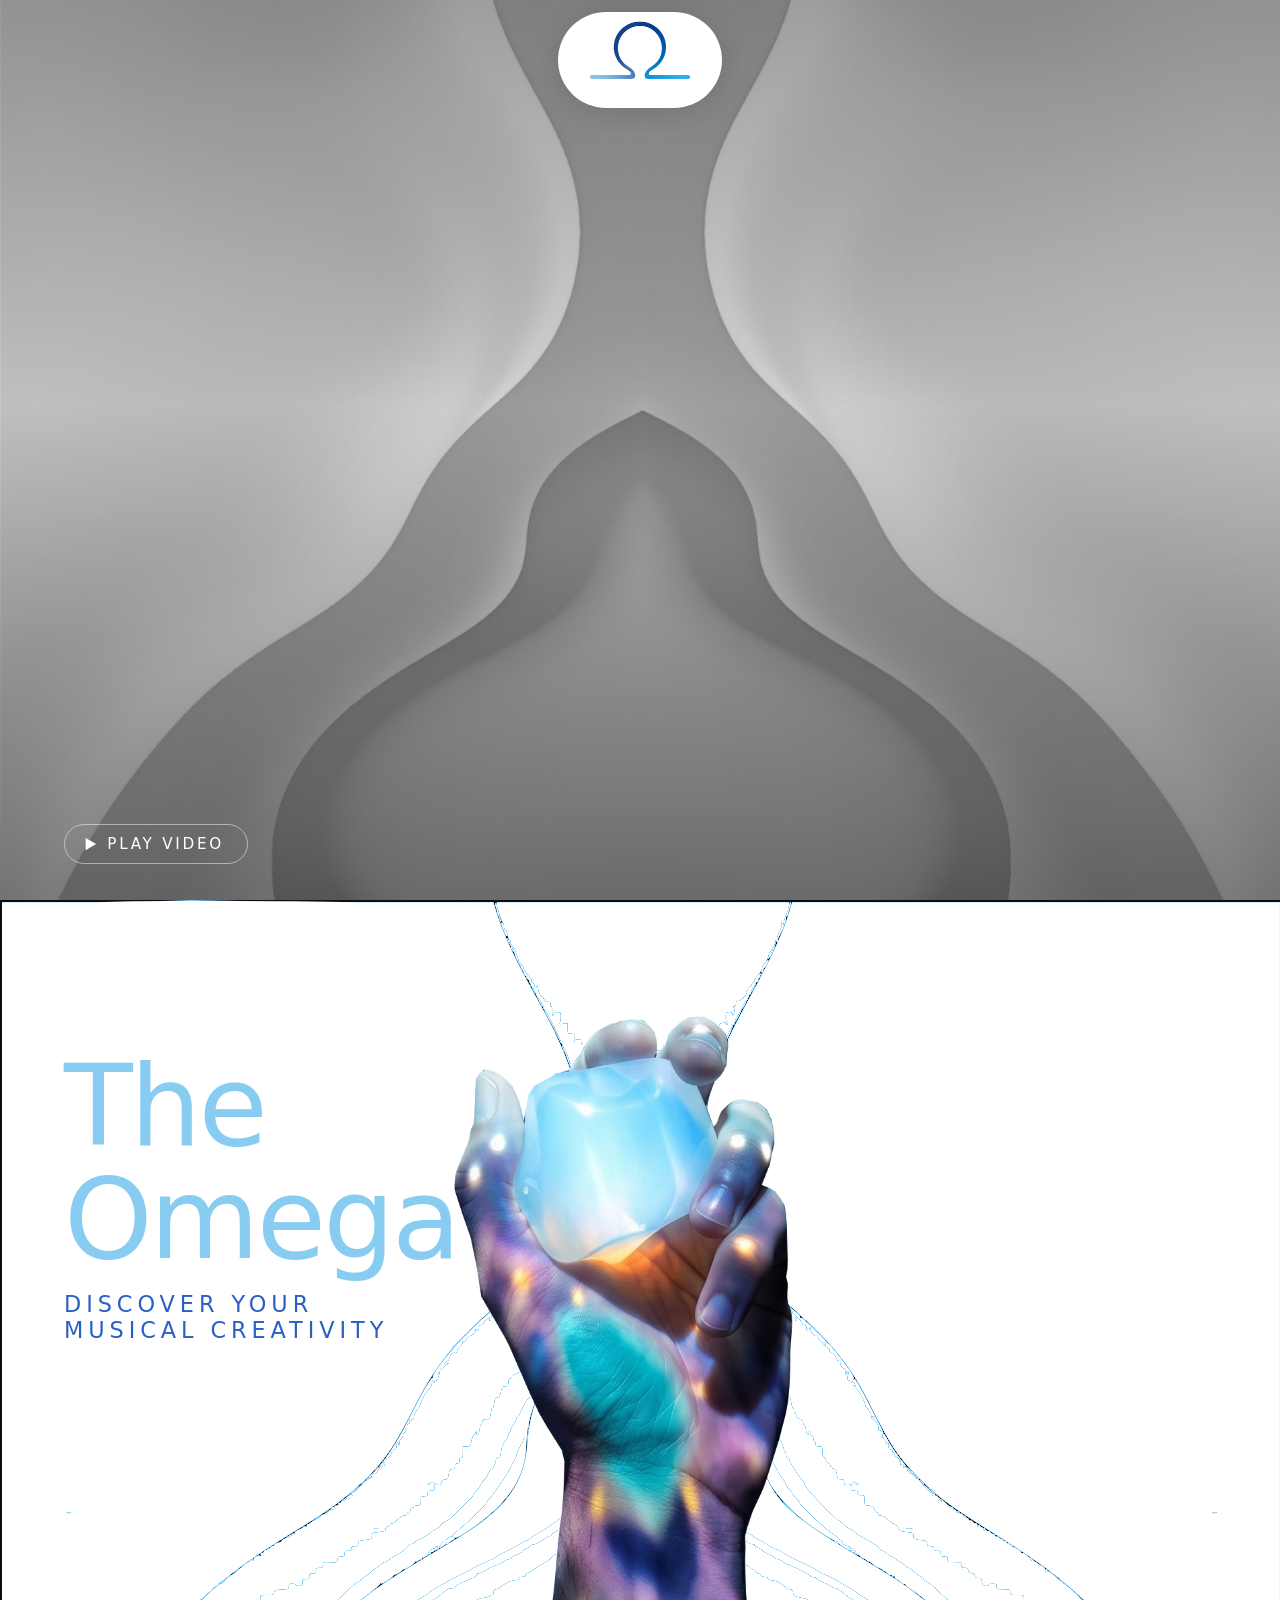
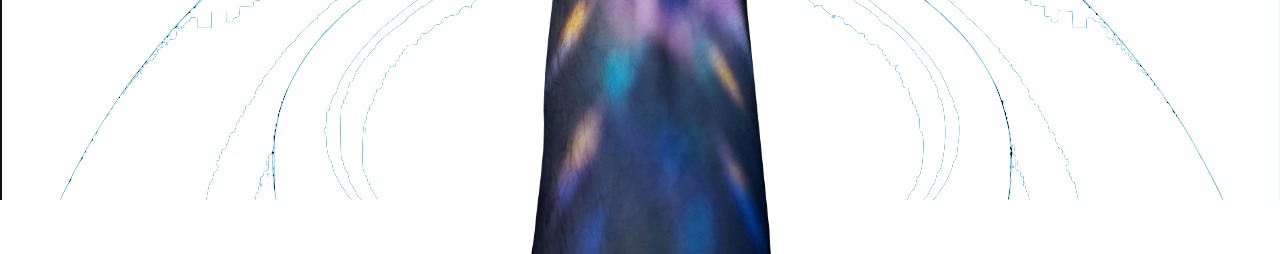
==== commit d53223eb: "Omega Sound Website 2.0 — UI polish, popup waitlist, transparency fixes - Banner: moved site-banner " ====
--- a/index.html
+++ b/index.html
@@ -9,11 +9,12 @@
   <!-- intro.css must load first — sets elements to opacity:0 before render -->
   <link rel="stylesheet" href="css/intro.css?v=20">
   <!-- Styles: tokens + reset first, then hero-specific layout -->
-  <link rel="stylesheet" href="css/base.css?v=24">
+  <link rel="stylesheet" href="css/base.css?v=25">
   <link rel="stylesheet" href="css/video-hero.css?v=26">
-  <link rel="stylesheet" href="css/hero.css?v=20">
-  <link rel="stylesheet" href="css/section2.css?v=39">
+  <link rel="stylesheet" href="css/hero.css?v=22">
+  <link rel="stylesheet" href="css/section2.css?v=54">
   <link rel="stylesheet" href="css/section2-form.css?v=20">
+  <link rel="stylesheet" href="css/popup.css?v=1">
 
   <!-- No Google Fonts CDN — system serif fallback in effect -->
 
@@ -62,37 +63,6 @@
         Play video
       </button>
 
-      <!-- ══════════════════════════════════════════════════════════════
-           SITE BANNER — sits over the video; JS switches to fixed on scroll
-           ══════════════════════════════════════════════════════════════ -->
-      <header class="site-banner" role="banner">
-        <div class="hero__logo-group">
-
-          <div class="hero__logo-socials" aria-hidden="true">
-            <a href="https://www.instagram.com/omegasound/" class="hero__social-link" aria-label="Instagram" target="_blank" rel="noopener noreferrer">
-              <img src="assets/instagram.png" alt="Instagram" draggable="false">
-            </a>
-            <a href="https://www.linkedin.com/company/omegasound/about/?viewAsMember=true" class="hero__social-link" aria-label="LinkedIn" target="_blank" rel="noopener noreferrer">
-              <img src="assets/linkedin.jpeg" alt="LinkedIn" draggable="false">
-            </a>
-            <a href="https://www.youtube.com/@OmegaSoundInc" class="hero__social-link" aria-label="YouTube" target="_blank" rel="noopener noreferrer">
-              <img src="assets/youtube.png" alt="YouTube" draggable="false">
-            </a>
-          </div>
-
-          <a class="hero__logo" href="index.html" aria-label="Omega Sound — home">
-            <img src="assets/omega_logo.png" alt="Omega Sound" draggable="false">
-          </a>
-
-          <nav class="hero__logo-nav" aria-label="Site navigation">
-            <a href="demo.html" class="hero__logo-nav-item">Demo</a>
-            <a href="about.html" class="hero__logo-nav-item">About</a>
-            <a href="blog.html" class="hero__logo-nav-item">Blog</a>
-          </nav>
-
-        </div>
-      </header>
-
     </section>
 
     <section class="section-two" aria-label="Section Two">
@@ -103,25 +73,57 @@
         <p class="hero-video__subtitle">Discover your<br>Musical Creativity</p>
       </div>
 
-      <!-- Footer logo group — bottom center of section-two -->
-      <div class="footer__logo-group">
-
-        <!-- Copyright — appears to the left on hover -->
-        <span class="footer__logo-left" aria-hidden="true">© 2026 Omega Sound Inc.</span>
-
-        <!-- Omega logo — starts flipped 180°, rotates upright on hover -->
-        <div class="footer__logo" aria-label="Omega Sound">
-          <img src="assets/omega_logo.png" alt="Omega Sound" draggable="false">
-        </div>
-
-        <!-- Rights — appears to the right on hover -->
-        <span class="footer__logo-right" aria-hidden="true">All rights reserved.</span>
-
-      </div>
-
     </section>
 
   </main>
+
+  <!-- Site banner — body-level so position:fixed z-index:500 competes directly
+       in the root stacking context, above section-two's sticky stacking context. -->
+  <header class="site-banner" role="banner">
+    <div class="hero__logo-group">
+
+      <div class="hero__logo-socials" aria-hidden="true">
+        <a href="https://www.instagram.com/omegasound/" class="hero__social-link" aria-label="Instagram" target="_blank" rel="noopener noreferrer">
+          <img src="assets/instagram.png" alt="Instagram" draggable="false">
+        </a>
+        <a href="https://www.linkedin.com/company/omegasound/about/?viewAsMember=true" class="hero__social-link" aria-label="LinkedIn" target="_blank" rel="noopener noreferrer">
+          <img src="assets/linkedin.png" alt="LinkedIn" draggable="false">
+        </a>
+        <a href="https://www.youtube.com/@OmegaSoundInc" class="hero__social-link" aria-label="YouTube" target="_blank" rel="noopener noreferrer">
+          <img src="assets/youtube.png" alt="YouTube" draggable="false">
+        </a>
+      </div>
+
+      <a class="hero__logo" href="index.html" aria-label="Omega Sound — home">
+        <img src="assets/omega_logo.png" alt="Omega Sound" draggable="false">
+      </a>
+
+      <nav class="hero__logo-nav" aria-label="Site navigation">
+        <a href="demo.html" class="hero__logo-nav-item">Demo</a>
+        <a href="about.html" class="hero__logo-nav-item">About</a>
+        <a href="blog.html" class="hero__logo-nav-item">Blog</a>
+      </nav>
+
+    </div>
+  </header>
+
+  <!-- Footer logo group — body-level so z-index competes in the root stacking
+       context, above .hands-connected (z-index:5). Inside section-two its
+       z-index was trapped inside that sticky stacking context. -->
+  <div class="footer__logo-group">
+
+    <!-- Copyright — appears to the left on hover -->
+    <span class="footer__logo-left" aria-hidden="true">© 2026 Omega Sound Inc.</span>
+
+    <!-- Omega logo — starts flipped 180°, rotates upright on hover -->
+    <div class="footer__logo" aria-label="Omega Sound">
+      <img src="assets/omega_logo.png" alt="Omega Sound" draggable="false">
+    </div>
+
+    <!-- Rights — appears to the right on hover -->
+    <span class="footer__logo-right" aria-hidden="true">All rights reserved.</span>
+
+  </div>
 
   <!-- Connected-hands image — direct child of body so mix-blend-mode:screen
        blends against the WebGL canvas backdrop with no intermediate stacking
@@ -147,7 +149,8 @@
   <script>
     document.addEventListener('DOMContentLoaded', function () {
       if (typeof initOmegaFormBg === 'function') {
-        window._omegaHeroBg = initOmegaFormBg(document.body);
+        window._section2Bg = initOmegaFormBg(document.querySelector('.section-two'), { revealFromBottom: true });
+        window._section2Bg.setProgress(1);
       }
     });
   </script>
@@ -178,6 +181,8 @@
   <script src="js/omega_video_modal.js?v=20"></script>
   <!-- omega_banner.js — switches banner from absolute (over video) to fixed on scroll -->
   <script src="js/omega_banner.js?v=20"></script>
+  <!-- omega_popup.js — waitlist widget, slides in from bottom-right after 8s -->
+  <script src="js/omega_popup.js?v=1"></script>
 
 </body>
 </html>
--- a/css/base.css
+++ b/css/base.css
@@ -18,11 +18,11 @@
   --gradient-hero-to:   #111111;
 
   /* ── Typography ── */
-  --font-display:    'Editorial New', 'Georgia', serif;
-  --font-condensed:  'Opus Chords Sans Condensed', sans-serif;
   --font-sans:       system-ui, -apple-system, BlinkMacSystemFont,
                      'Segoe UI', sans-serif;
-  --font-handwrite:  'Caveat', cursive;
+  --font-display:    var(--font-sans);
+  --font-condensed:  var(--font-sans);
+  --font-handwrite:  var(--font-sans);
 
   /* ── Type Scale ── */
   --text-eyebrow:   clamp(0.75rem, 1.2vw, 1rem);
--- a/css/hero.css
+++ b/css/hero.css
@@ -22,7 +22,7 @@
    SITE BANNER — collapsed pill around the logo, expands on hover
    ════════════════════════════════════════════════════════════════ */
 .site-banner {
-  position: absolute;
+  position: fixed;
   top: 0.75rem;
   left: 50%;
   transform: translateX(-50%);
@@ -43,7 +43,7 @@
 
 /* Expanded: grows to reveal socials + nav */
 .site-banner:hover {
-  width: min(640px, calc(100vw - 1.5rem));
+  width: min(700px, calc(100vw - 1.5rem));
 }
 
 /* Once video hero scrolls away, JS adds .is-fixed so banner sticks to viewport top */
--- a/css/section2.css
+++ b/css/section2.css
@@ -8,13 +8,18 @@
   width: 100%;
   height: 100dvh;
   overflow: hidden;
-  background: #ffffff;
+  background: transparent;
 }
 
-/* Dunes canvas — fixed full-page background, vertically flipped */
+/* Canvas lives inside section-two — 100dvh matches section-two exactly, avoiding
+   percentage-height resolution failures that leave a blank strip at the bottom */
 #omega-form-bg {
-  transform: scaleY(-1);
-  transform-origin: center center;
+  position: absolute !important;
+  top: 0 !important;
+  left: 0 !important;
+  width: 100% !important;
+  height: 100dvh !important;
+  background: var(--void) !important;
 }
 
 
@@ -52,14 +57,23 @@
    in on hover (copyright left, rights right).
    ════════════════════════════════════════════════════════════════ */
 .footer__logo-group {
-  position: absolute;
+  position: fixed;
   bottom: var(--space-lg);
   left: 50%;
   transform: translateX(-50%);
-  z-index: 10;
+  z-index: 6;
+  opacity: 0;
+  pointer-events: none;
+  transition: opacity 0.5s ease;
 }
 
-/* Extended hover bridge — same trick as hero logo group */
+.footer__logo-group.is-visible {
+  opacity: 1;
+  pointer-events: auto;
+}
+
+/* Extended hover bridge — pointer-events:none so it doesn't intercept
+   section-two's mouseenter/mouseleave (which drives the ripple animation) */
 .footer__logo-group::before {
   content: '';
   position: absolute;
@@ -67,6 +81,7 @@
   right: -38vw;
   top: -4vh;
   bottom: -4vh;
+  pointer-events: none;
 }
 
 /* Logo mark — starts flipped, rotates upright on hover */
--- a/css/popup.css
+++ b/css/popup.css
@@ -0,0 +1,154 @@
+/* ════════════════════════════════════════════════════════════════
+   popup.css — Omega Sound Inc. Waitlist widget
+   Bottom-right slide-in card; no backdrop overlay
+   ════════════════════════════════════════════════════════════════ */
+
+.popup-widget {
+  position: fixed;
+  bottom: 28px;
+  right: 28px;
+  z-index: 900;
+  width: clamp(280px, calc(100vw - 48px), 340px);
+  background: #ffffff;
+  border-radius: 20px;
+  padding: 26px 26px 22px;
+  box-shadow:
+    0 2px 8px rgba(0, 0, 0, 0.06),
+    0 12px 40px rgba(0, 0, 0, 0.16);
+  border: 1px solid rgba(0, 0, 0, 0.07);
+  /* Start below the viewport, slide up into place */
+  transform: translateY(calc(100% + 36px));
+  opacity: 0;
+  pointer-events: none;
+  transition:
+    transform 0.52s cubic-bezier(0.25, 0.46, 0.45, 0.94),
+    opacity   0.38s cubic-bezier(0.25, 0.46, 0.45, 0.94);
+}
+
+.popup-widget.is-visible {
+  transform: translateY(0);
+  opacity: 1;
+  pointer-events: auto;
+}
+
+/* ── Close button ── */
+.popup-close {
+  position: absolute;
+  top: 13px;
+  right: 16px;
+  background: none;
+  border: none;
+  cursor: pointer;
+  font-size: 1.25rem;
+  line-height: 1;
+  color: rgba(0, 0, 0, 0.28);
+  padding: 4px 5px;
+  transition: color 0.18s ease;
+}
+
+.popup-close:hover {
+  color: rgba(0, 0, 0, 0.65);
+}
+
+/* ── Title — same condensed font as hero video title ── */
+.popup-title {
+  font-family: var(--font-condensed);
+  font-size: clamp(1.7rem, 5vw, 2.1rem);
+  font-weight: 400;
+  letter-spacing: -0.01em;
+  line-height: 1.05;
+  color: var(--void);
+  margin-bottom: 10px;
+  padding-right: 22px; /* breathing room from × */
+}
+
+/* ── Subtitle ── */
+.popup-subtitle {
+  font-family: var(--font-sans);
+  font-size: 0.8rem;
+  font-weight: 400;
+  color: rgba(0, 0, 0, 0.5);
+  line-height: 1.55;
+  margin-bottom: 18px;
+}
+
+/* ── Email input ── */
+.popup-input {
+  width: 100%;
+  background: #F4F5F7;
+  border: 1px solid rgba(0, 0, 0, 0.1);
+  border-radius: 10px;
+  padding: 11px 14px;
+  font-family: var(--font-sans);
+  font-size: 0.88rem;
+  color: #111111;
+  outline: none;
+  margin-bottom: 14px;
+  transition: border-color 0.2s ease, box-shadow 0.2s ease, background 0.2s ease;
+}
+
+.popup-input::placeholder {
+  color: rgba(0, 0, 0, 0.32);
+}
+
+.popup-input:focus {
+  background: #ffffff;
+  border-color: rgba(10, 36, 99, 0.38);
+  box-shadow: 0 0 0 3px rgba(136, 204, 241, 0.22);
+}
+
+/* ── Footer row: Submit button + disclaimer text ── */
+.popup-footer {
+  display: flex;
+  align-items: center;
+  gap: 12px;
+}
+
+.popup-submit {
+  flex-shrink: 0;
+  background: var(--void);
+  border: none;
+  border-radius: 999px;
+  padding: 10px 22px;
+  font-family: var(--font-sans);
+  font-size: 0.8rem;
+  font-weight: 600;
+  letter-spacing: 0.1em;
+  text-transform: uppercase;
+  color: #ffffff;
+  cursor: pointer;
+  transition: opacity 0.2s ease;
+}
+
+.popup-submit:hover    { opacity: 0.72; }
+.popup-submit:disabled { opacity: 0.4; cursor: default; }
+
+.popup-disclaimer {
+  font-family: var(--font-sans);
+  font-size: 0.7rem;
+  color: rgba(0, 0, 0, 0.38);
+  line-height: 1.45;
+  flex: 1;
+}
+
+/* ── Status / confirmation message ── */
+.popup-msg {
+  min-height: 1em;
+  margin-top: 11px;
+  font-family: var(--font-sans);
+  font-size: 0.78rem;
+  color: rgba(0, 0, 0, 0.6);
+  line-height: 1.4;
+}
+
+/* ── Mobile: hug the full bottom edge ── */
+@media (max-width: 480px) {
+  .popup-widget {
+    bottom: 0;
+    right: 0;
+    left: 0;
+    width: 100%;
+    border-bottom-left-radius: 0;
+    border-bottom-right-radius: 0;
+  }
+}
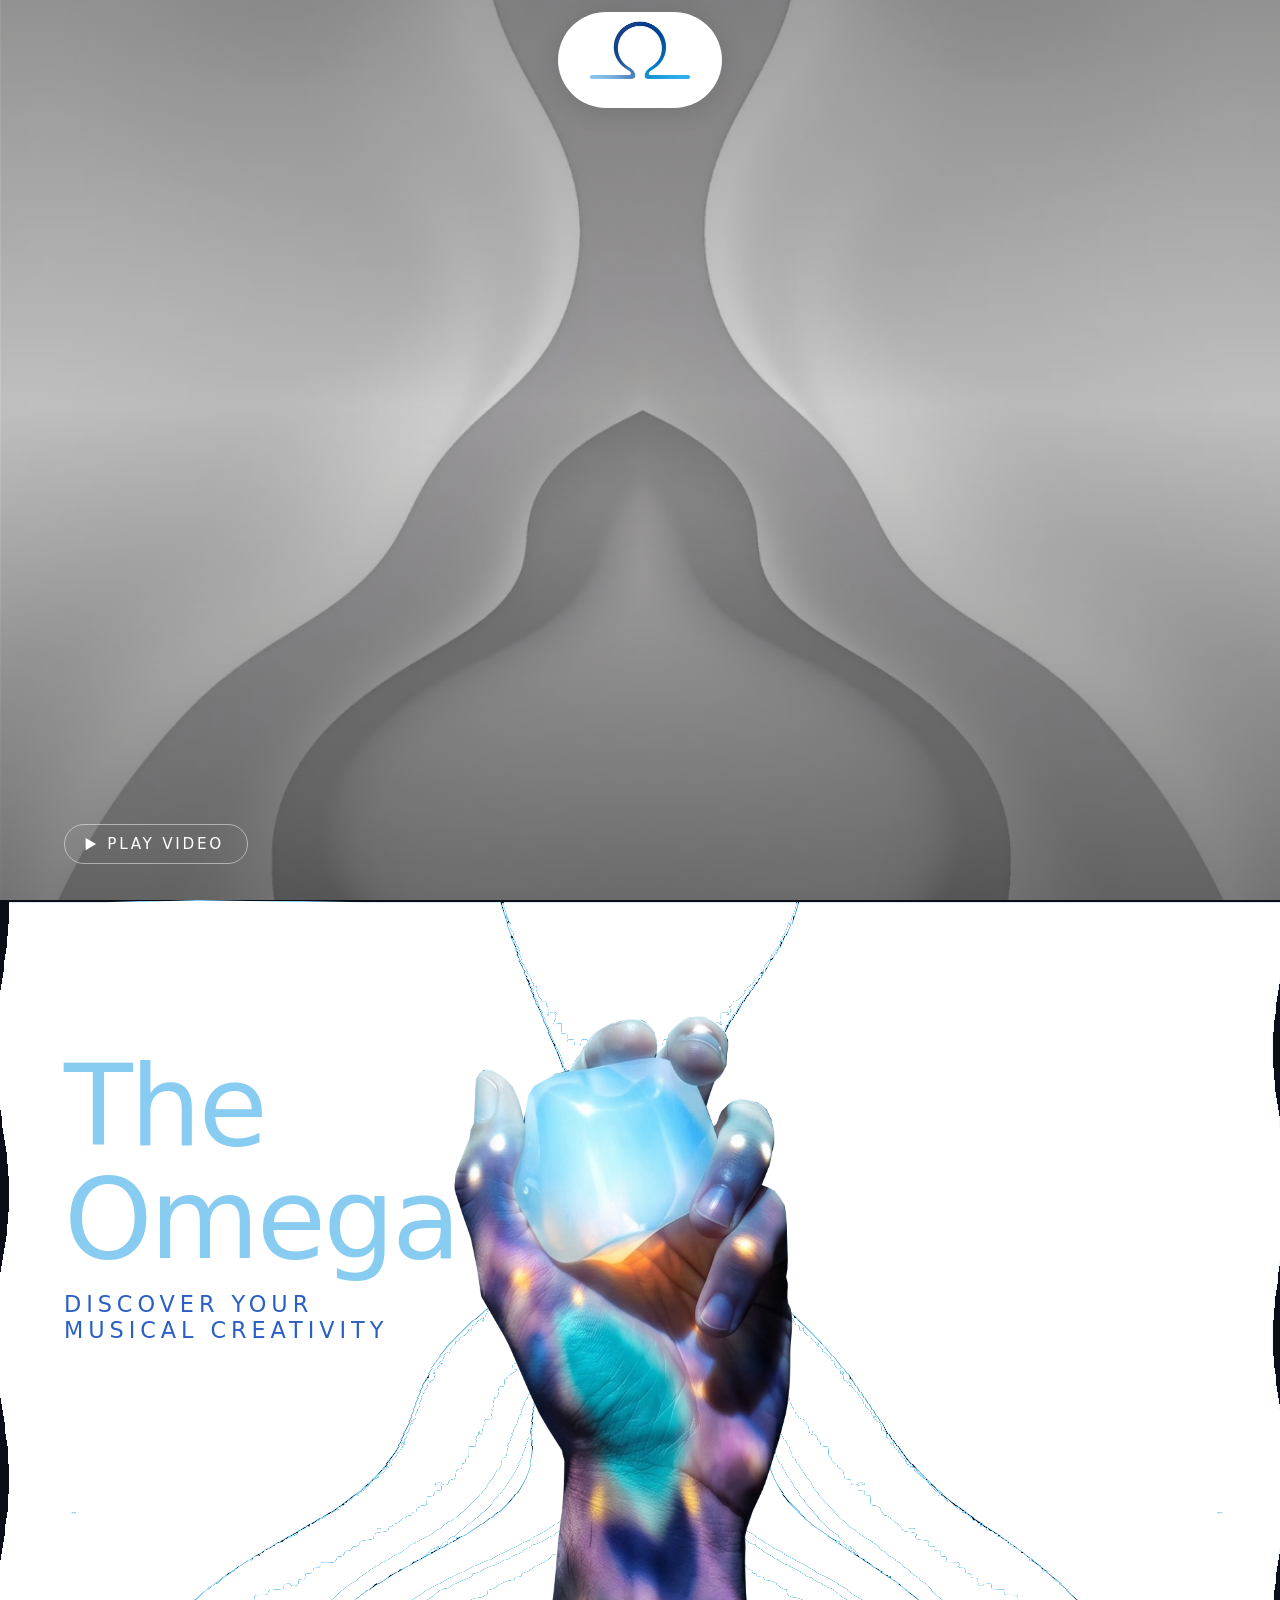
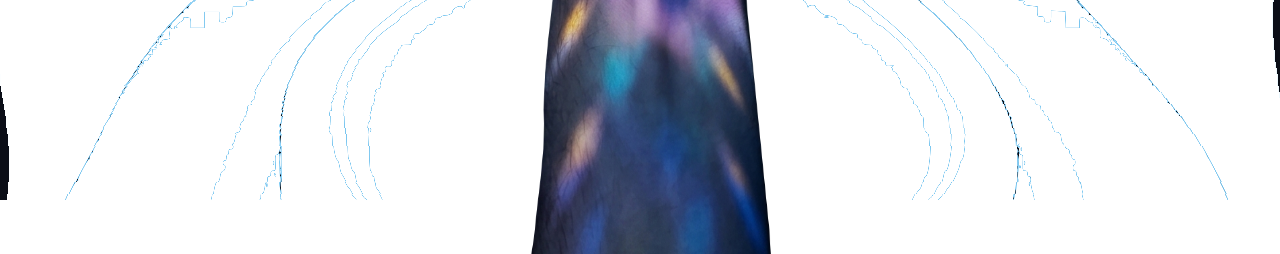
==== commit 4d87748d: "Four fixes: HD video, mobile hand position, always-on ripple, plena banner - Upgrade hero video to 1" ====
--- a/index.html
+++ b/index.html
@@ -12,7 +12,7 @@
   <link rel="stylesheet" href="css/base.css?v=25">
   <link rel="stylesheet" href="css/video-hero.css?v=26">
   <link rel="stylesheet" href="css/hero.css?v=22">
-  <link rel="stylesheet" href="css/section2.css?v=54">
+  <link rel="stylesheet" href="css/section2.css?v=56">
   <link rel="stylesheet" href="css/section2-form.css?v=20">
   <link rel="stylesheet" href="css/popup.css?v=1">
 
@@ -30,7 +30,7 @@
     <!-- ══════════════════════════════════════════════════════════════
          VIDEO HERO — Full-viewport ambient background with play trigger
          ⚠️  Video (70 MB): compress for production with ffmpeg:
-             ffmpeg -i assets/LifeIsAPerformance_OmegaAD2.mp4 \
+             ffmpeg -i assets/omega_hero_bg.mp4 \
                -vcodec libx264 -crf 23 -preset slow -an -movflags +faststart \
                assets/omega_section_hero_bg.mp4
              Target < 10 MB.
@@ -39,7 +39,7 @@
 
       <video
         class="hero-video__bg"
-        src="assets/LifeIsAPerformance_OmegaAD2.mp4"
+        src="assets/omega_hero_hd.mp4"
         poster="assets/OmegaBackground.png"
         autoplay
         muted
@@ -145,7 +145,7 @@
     No inline JS anywhere in this document.
   -->
   <!-- omega_form_bg_traced.js — Canvas 2D renderer; initialized for section-two (flipped) -->
-  <script src="js/omega_form_bg_traced.js?v=20"></script>
+  <script src="js/omega_form_bg_traced.js?v=21"></script>
   <script>
     document.addEventListener('DOMContentLoaded', function () {
       if (typeof initOmegaFormBg === 'function') {
--- a/css/section2.css
+++ b/css/section2.css
@@ -147,9 +147,13 @@
     height: 100dvh;
   }
 
+  /* Pin the image bottom to the bottom of section-two.
+     section-two ends at document position 200dvh (hero 100dvh + section-two 100dvh).
+     top = 200dvh − 115dvh = 85dvh so when scrollY = 100dvh the bottom edge
+     sits at viewport bottom and the sphere is ~15dvh above the viewport top. */
   .hands-connected {
-    top: 165vh;
-    height: 115vh;
+    top: 85dvh;
+    height: 115dvh;
     aspect-ratio: 1792 / 2180;
   }
 }
